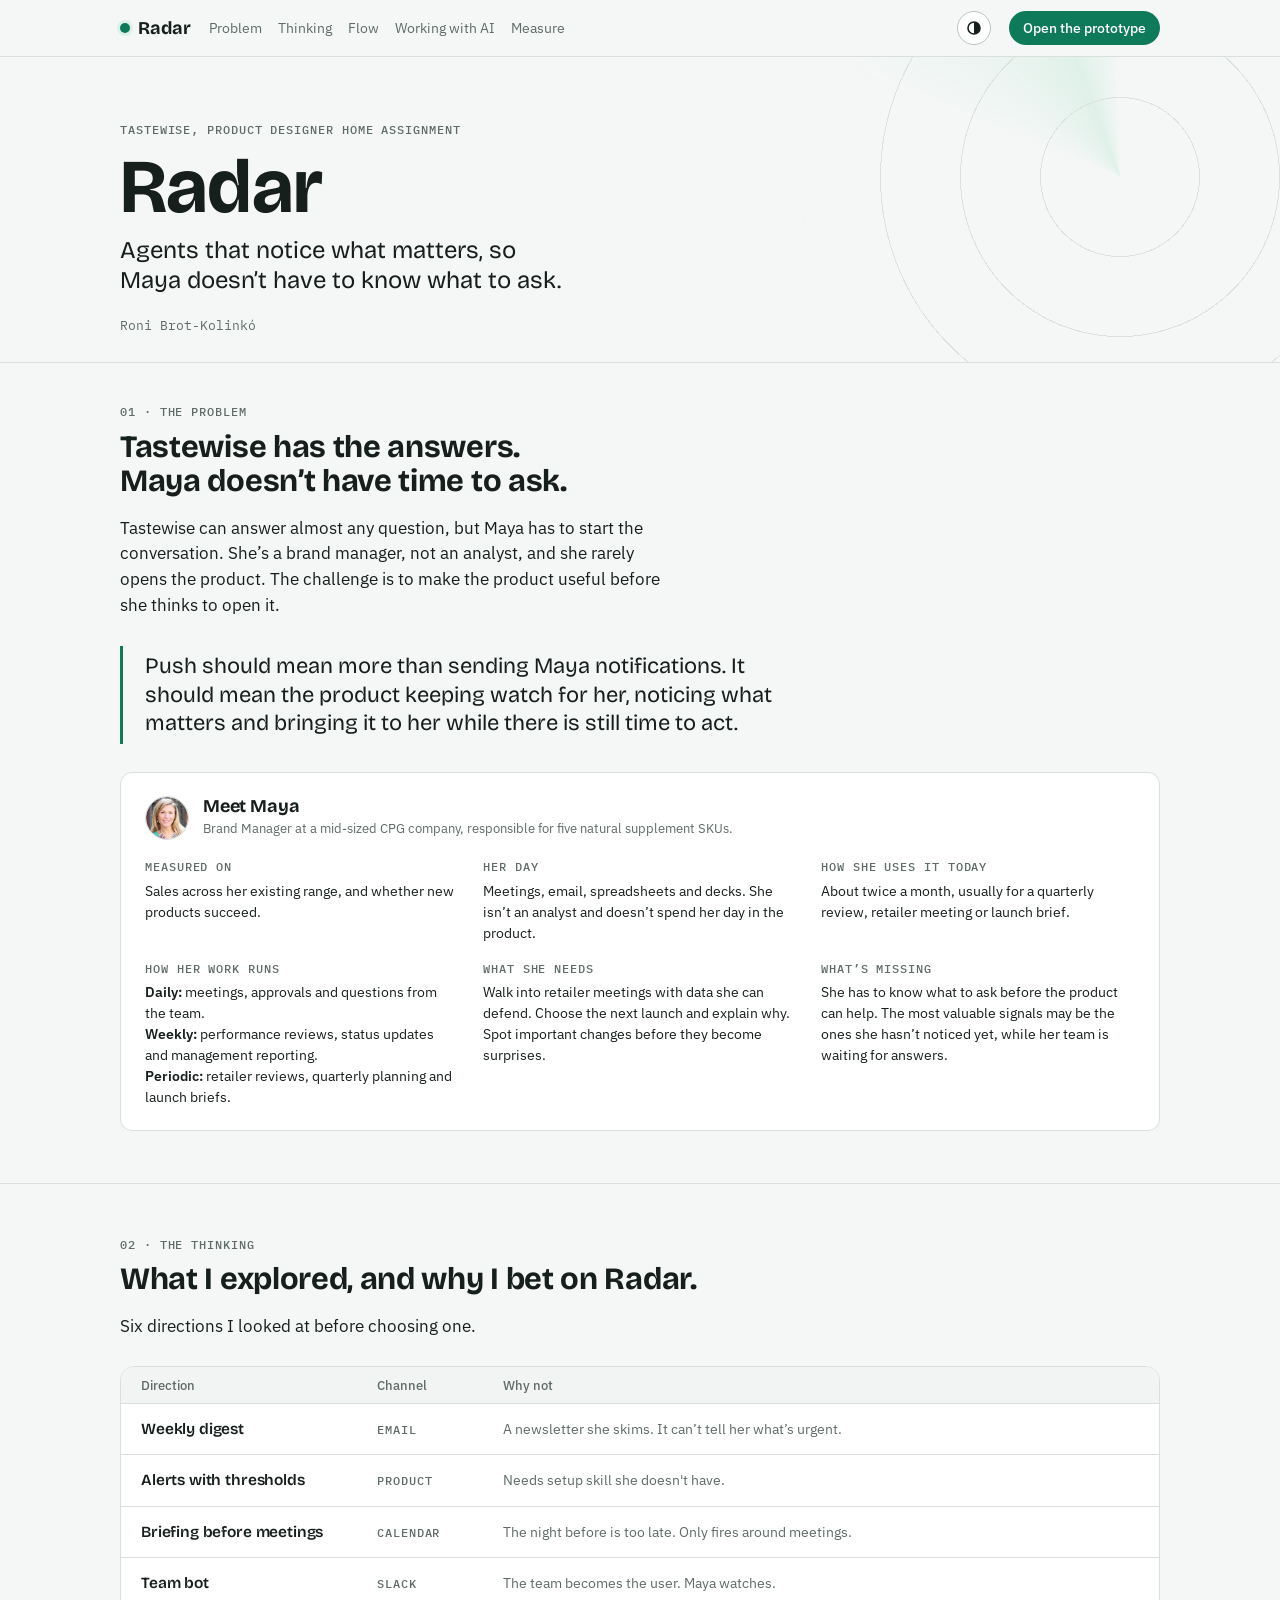
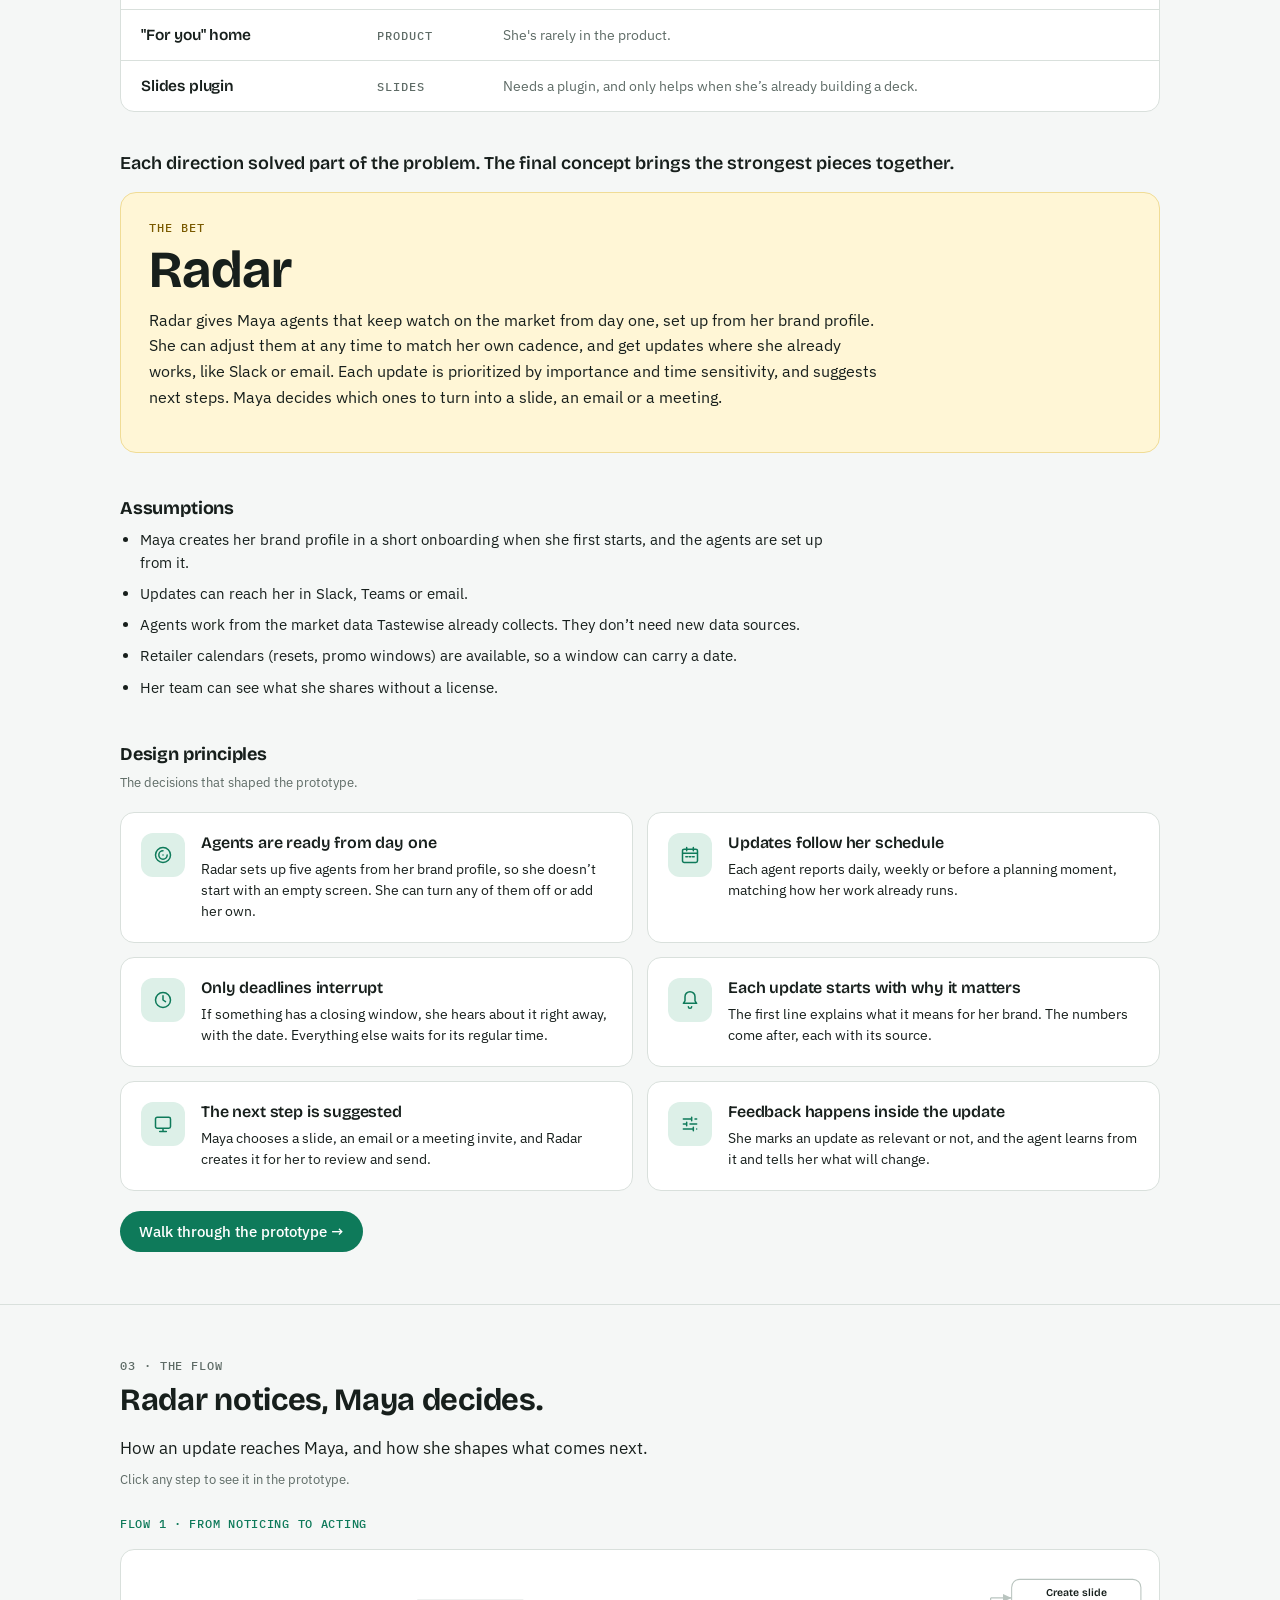
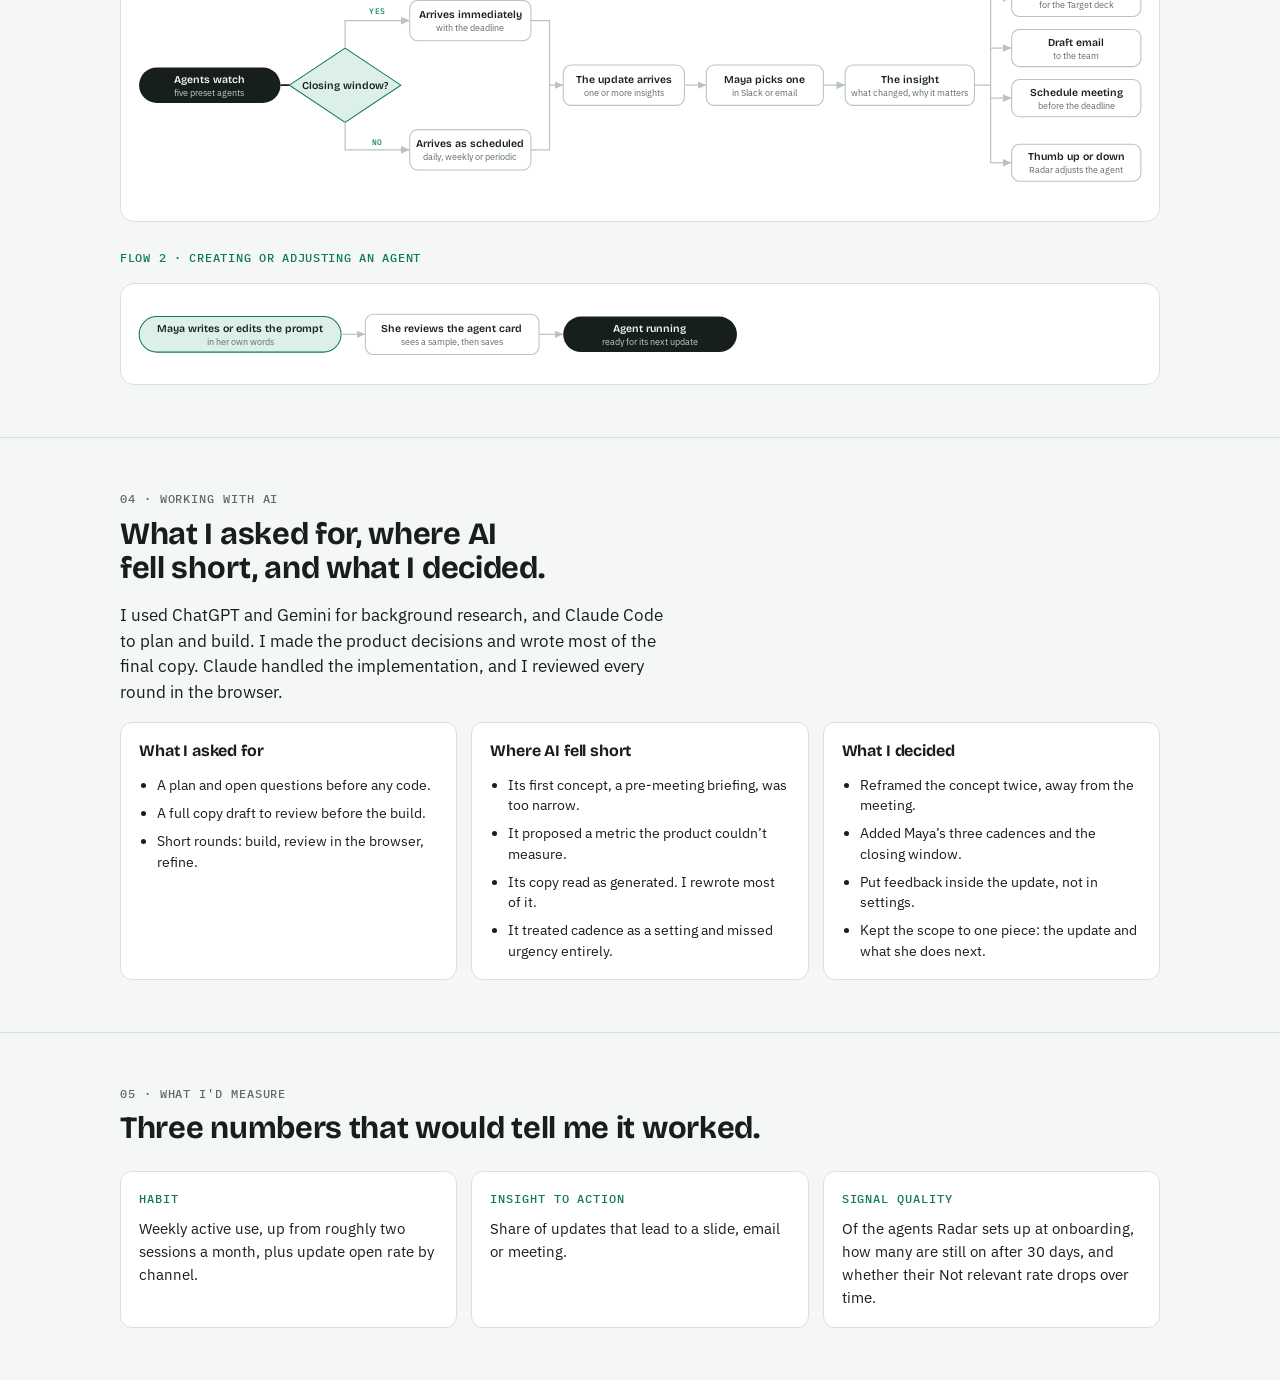
==== index.html @ be03f3b7 "Principle 6: the agent learns from feedback Co-Authored-By: Claude Opus 5.5 <noreply@anthropic.com>" ====
<!doctype html>
<html lang="en">
<head>
<meta charset="utf-8">
<meta name="viewport" content="width=device-width, initial-scale=1, viewport-fit=cover">
<title>Radar</title>
<meta name="description" content="A push concept for a market-intelligence platform: agents that notice for Maya, so she doesn't have to know the question. Tastewise product designer assignment by Roni Brot-Kolinkó.">
<script>
  try { var t = localStorage.getItem('radar-theme'); if (t === 'dark' || t === 'light') document.documentElement.setAttribute('data-theme', t); } catch (e) {}
</script>
<link rel="icon" href="favicon.svg" type="image/svg+xml">
<link rel="preconnect" href="https://fonts.googleapis.com">
<link rel="preconnect" href="https://fonts.gstatic.com" crossorigin>
<link rel="stylesheet" href="https://fonts.googleapis.com/css2?family=Bricolage+Grotesque:opsz,wght@12..96,400;12..96,600;12..96,700&family=IBM+Plex+Sans:wght@400;500;600&family=IBM+Plex+Mono:wght@400;500&display=swap">
<link rel="stylesheet" href="styles.css?v=202610052201">
</head>
<body class="page">

<nav class="nav" aria-label="Sections">
  <div class="wrap nav-in">
    <a class="wordmark" href="#top"><i></i>Radar</a>
    <div class="nav-links">
      <a href="#brief">Problem</a>
      <a href="#thinking">Thinking</a>
      <a href="#flow">Flow</a>
      <a href="#ai">Working with AI</a>
      <a href="#measure">Measure</a>
    </div>
    <span class="grow"></span>
    <button class="theme-btn" id="theme-btn" aria-label="Switch theme" title="Switch theme">
      <svg width="16" height="16" viewBox="0 0 16 16" fill="none" stroke="currentColor" stroke-width="1.6"><circle cx="8" cy="8" r="6"/><path d="M8 2a6 6 0 0 1 0 12z" fill="currentColor" stroke="none"/></svg>
    </button>
    <a class="btn btn-primary btn-sm" href="prototype.html" target="_blank" rel="noopener">Open the prototype</a>
  </div>
</nav>

<header class="cover" id="top">
  <div class="sweep" aria-hidden="true"></div>
  <div class="wrap">
    <div class="kicker">Tastewise, Product Designer home assignment</div>
    <h1>Radar</h1>
    <p class="sub">Agents that notice what matters, so Maya doesn&rsquo;t have to know what to ask.</p>
    <div class="meta"><span>Roni Brot-Kolinkó</span></div>
  </div>
</header>

<section class="section" id="brief">
  <div class="wrap">
    <div class="reading">
      <div class="kicker">01 &middot; The problem</div>
      <h2>Tastewise has the answers. Maya doesn&rsquo;t have time to ask.</h2>
      <p class="lede">Tastewise can answer almost any question, but Maya has to start the conversation. She&rsquo;s a brand manager, not an analyst, and she rarely opens the product. The challenge is to make the product useful before she thinks to open it.</p>
      <blockquote class="quote">Push should mean more than sending Maya notifications. It should mean the product keeping watch for her, noticing what matters and bringing it to her while there is still time to act.</blockquote>
    </div>
    <div class="persona">
      <div class="persona-id"><span class="avatar-lg"><img class="ava" src="assets/maya.jpg" alt="Maya" onerror="this.onerror=null;this.src='assets/maya.svg'"></span><div><h3>Meet Maya</h3><p class="hint" style="margin:0">Brand Manager at a mid-sized CPG company, responsible for five natural supplement SKUs.</p></div></div>
      <div class="persona-grid">
        <div><div class="kicker">Measured on</div><p>Sales across her existing range, and whether new products succeed.</p></div>
        <div><div class="kicker">Her day</div><p>Meetings, email, spreadsheets and decks. She isn&rsquo;t an analyst and doesn&rsquo;t spend her day in the product.</p></div>
        <div><div class="kicker">How she uses it today</div><p>About twice a month, usually for a quarterly review, retailer meeting or launch brief.</p></div>
        <div><div class="kicker">How her work runs</div><p><b>Daily:</b> meetings, approvals and questions from the team.<br><b>Weekly:</b> performance reviews, status updates and management reporting.<br><b>Periodic:</b> retailer reviews, quarterly planning and launch briefs.</p></div>
        <div><div class="kicker">What she needs</div><p>Walk into retailer meetings with data she can defend. Choose the next launch and explain why. Spot important changes before they become surprises.</p></div>
        <div><div class="kicker">What&rsquo;s missing</div><p>She has to know what to ask before the product can help. The most valuable signals may be the ones she hasn&rsquo;t noticed yet, while her team is waiting for answers.</p></div>
      </div>
    </div>
  </div>
</section>

<section class="section" id="thinking">
  <div class="wrap">
    <div class="section-head reading">
      <div class="kicker">02 &middot; The thinking</div>
      <h2>What I explored, and why I bet on Radar.</h2>
      <p class="lede">Six directions I looked at before choosing one.</p>
    </div>
    <div class="explored">
      <div class="thead"><span>Direction</span><span>Channel</span><span>Why not</span></div>
      <div><h4>Weekly digest</h4><span class="kicker">Email</span><span class="why">A newsletter she skims. It can&rsquo;t tell her what&rsquo;s urgent.</span></div>
      <div><h4>Alerts with thresholds</h4><span class="kicker">Product</span><span class="why">Needs setup skill she doesn't have.</span></div>
      <div><h4>Briefing before meetings</h4><span class="kicker">Calendar</span><span class="why">The night before is too late. Only fires around meetings.</span></div>
      <div><h4>Team bot</h4><span class="kicker">Slack</span><span class="why">The team becomes the user. Maya watches.</span></div>
      <div><h4>"For you" home</h4><span class="kicker">Product</span><span class="why">She's rarely in the product.</span></div>
      <div><h4>Slides plugin</h4><span class="kicker">Slides</span><span class="why">Needs a plugin, and only helps when she&rsquo;s already building a deck.</span></div>
    </div>

    <p class="bridge">Each direction solved part of the problem. The final concept brings the strongest pieces together.</p>
    <div class="betband">
      <div class="kicker">The bet</div>
      <h3 class="betname">Radar</h3>
      <p class="betline">Radar gives Maya agents that keep watch on the market from day one, set up from her brand profile. She can adjust them at any time to match her own cadence, and get updates where she already works, like Slack or email. Each update is prioritized by importance and time sensitivity, and suggests next steps. Maya decides which ones to turn into a slide, an email or a meeting.</p>
    </div>
    <div class="assume">
      <h3>Assumptions</h3>
        <ul class="list">
          <li>Maya creates her brand profile in a short onboarding when she first starts, and the agents are set up from it.</li>
          <li>Updates can reach her in Slack, Teams or email.</li>
          <li>Agents work from the market data Tastewise already collects. They don&rsquo;t need new data sources.</li>
          <li>Retailer calendars (resets, promo windows) are available, so a window can carry a date.</li>
          <li>Her team can see what she shares without a license.</li>
        </ul>
    </div>

    <div style="margin-top:44px">
      <h3>Design principles</h3>
      <p class="hint" style="margin:0">The decisions that shaped the prototype.</p>
      <div class="values">
        <div class="value"><div class="ib"><svg viewBox="0 0 24 24" fill="none" stroke="currentColor" stroke-width="1.8" stroke-linecap="round" stroke-linejoin="round" aria-hidden="true"><path d="M12 3a9 9 0 1 0 9 9M12 7a5 5 0 1 0 5 5M12 12h.01M21 12a9 9 0 0 0-9-9"/></svg></div><div><h4>Agents are ready from day one</h4><p>Radar sets up five agents from her brand profile, so she doesn&rsquo;t start with an empty screen. She can turn any of them off or add her own.</p></div></div>
        <div class="value"><div class="ib"><svg viewBox="0 0 24 24" fill="none" stroke="currentColor" stroke-width="1.8" stroke-linecap="round" stroke-linejoin="round" aria-hidden="true"><path d="M3 7a2 2 0 0 1 2-2h14a2 2 0 0 1 2 2v12a2 2 0 0 1-2 2H5a2 2 0 0 1-2-2zM3 10h18M8 3v4M16 3v4M7 14h2M11 14h2M15 14h2"/></svg></div><div><h4>Updates follow her schedule</h4><p>Each agent reports daily, weekly or before a planning moment, matching how her work already runs.</p></div></div>
        <div class="value"><div class="ib"><svg viewBox="0 0 24 24" fill="none" stroke="currentColor" stroke-width="1.8" stroke-linecap="round" stroke-linejoin="round" aria-hidden="true"><path d="M12 21a9 9 0 1 0 0-18 9 9 0 0 0 0 18zM12 7v5l3 2"/></svg></div><div><h4>Only deadlines interrupt</h4><p>If something has a closing window, she hears about it right away, with the date. Everything else waits for its regular time.</p></div></div>
        <div class="value"><div class="ib"><svg viewBox="0 0 24 24" fill="none" stroke="currentColor" stroke-width="1.8" stroke-linecap="round" stroke-linejoin="round" aria-hidden="true"><path d="M6 8a6 6 0 0 1 12 0v5l2 3H4l2-3zM10 20a2 2 0 0 0 4 0"/></svg></div><div><h4>Each update starts with why it matters</h4><p>The first line explains what it means for her brand. The numbers come after, each with its source.</p></div></div>
        <div class="value"><div class="ib"><svg viewBox="0 0 24 24" fill="none" stroke="currentColor" stroke-width="1.8" stroke-linecap="round" stroke-linejoin="round" aria-hidden="true"><path d="M3 6a2 2 0 0 1 2-2h14a2 2 0 0 1 2 2v9a2 2 0 0 1-2 2H5a2 2 0 0 1-2-2zM12 17v4M8 21h8"/></svg></div><div><h4>The next step is suggested</h4><p>Maya chooses a slide, an email or a meeting invite, and Radar creates it for her to review and send.</p></div></div>
        <div class="value"><div class="ib"><svg viewBox="0 0 24 24" fill="none" stroke="currentColor" stroke-width="1.8" stroke-linecap="round" stroke-linejoin="round" aria-hidden="true"><path d="M4 6h10M18 6h2M4 12h4M12 12h8M4 18h12M20 18h.01M14 4v4M8 10v4M16 16v4"/></svg></div><div><h4>Feedback happens inside the update</h4><p>She marks an update as relevant or not, and the agent learns from it and tells her what will change.</p></div></div>
      </div>
      <div class="values-cta"><a class="btn btn-primary" href="prototype.html#step-1" target="_blank" rel="noopener noreferrer">Walk through the prototype &rarr;</a></div>
    </div>
  </div>
</section>


<section class="section" id="flow">
  <div class="wrap">
    <div class="section-head reading">
      <div class="kicker">03 &middot; The flow</div>
      <h2>Radar notices, Maya decides.</h2>
      <p class="lede">How an update reaches Maya, and how she shapes what comes next.</p>
      <p class="hint" style="margin:-8px 0 0">Click any step to see it in the prototype.</p>
    </div>
    <div class="flow">
      <div class="ftitle">Flow 1 &middot; From noticing to acting</div>
      <div class="fchart"><svg viewBox="0 0 1260 300" role="img" aria-label="Flow 1: agents watch; if a window is closing the update arrives immediately with the deadline, otherwise it arrives as scheduled; the update arrives with one or more insights; Maya picks one in Slack or email; the insight; she creates a slide, drafts an email or schedules a meeting, or gives a thumb up or down and Radar adjusts the agent."><defs><marker id="fa1" viewBox="0 0 10 10" refX="9" refY="5" markerWidth="8" markerHeight="8" orient="auto"><path d="M0 1L9 5 0 9z"/></marker></defs><a href="prototype.html?from=flow#step-6-agents" target="_blank" rel="noopener"><rect class="fnp" x="10" y="128" width="175" height="44" rx="22"/><text class="fnt light" x="97" y="147" text-anchor="middle">Agents watch</text><text class="fns light" x="97" y="163" text-anchor="middle">five preset agents</text></a><path class="fe dark" d="M185 150 H196"/><a href="prototype.html?from=flow#step-6-agents" target="_blank" rel="noopener"><polygon class="fnd" points="196,150 265,104 334,150 265,196"/><text class="fnt" x="265" y="155" text-anchor="middle">Closing window?</text></a><path class="fe" d="M265 104 V70 H345" marker-end="url(#fa1)"/><text class="fel" x="305" y="62" text-anchor="middle">yes</text><a href="prototype.html?from=flow#step-2" target="_blank" rel="noopener"><rect class="fnr" x="345" y="45" width="150" height="50" rx="10"/><text class="fnt" x="420" y="67" text-anchor="middle">Arrives immediately</text><text class="fns" x="420" y="83" text-anchor="middle">with the deadline</text></a><path class="fe" d="M265 196 V230 H345" marker-end="url(#fa1)"/><text class="fel" x="305" y="224" text-anchor="middle">no</text><a href="prototype.html?from=flow#step-6-agents" target="_blank" rel="noopener"><rect class="fnr" x="345" y="205" width="150" height="50" rx="10"/><text class="fnt" x="420" y="227" text-anchor="middle">Arrives as scheduled</text><text class="fns" x="420" y="243" text-anchor="middle">daily, weekly or periodic</text></a><path class="fe" d="M495 70 H518 V150 H535" marker-end="url(#fa1)"/><path class="fe" d="M495 230 H518 V150"/><a href="prototype.html?from=flow#step-2" target="_blank" rel="noopener"><rect class="fnr" x="535" y="125" width="150" height="50" rx="10"/><text class="fnt" x="610" y="147" text-anchor="middle">The update arrives</text><text class="fns" x="610" y="163" text-anchor="middle">one or more insights</text></a><path class="fe" d="M685 150 H712" marker-end="url(#fa1)"/><a href="prototype.html?from=flow#step-3" target="_blank" rel="noopener"><rect class="fnr" x="712" y="125" width="145" height="50" rx="10"/><text class="fnt" x="784" y="147" text-anchor="middle">Maya picks one</text><text class="fns" x="784" y="163" text-anchor="middle">in Slack or email</text></a><path class="fe" d="M857 150 H884" marker-end="url(#fa1)"/><a href="prototype.html?from=flow#step-3" target="_blank" rel="noopener"><rect class="fnr" x="884" y="125" width="160" height="50" rx="10"/><text class="fnt" x="964" y="147" text-anchor="middle">The insight</text><text class="fns" x="964" y="163" text-anchor="middle">what changed, why it matters</text></a><path class="fe" d="M1044 150 H1064"/><path class="fe" d="M1064 42 V246"/><path class="fe" d="M1064 42 H1090" marker-end="url(#fa1)"/><path class="fe" d="M1064 104 H1090" marker-end="url(#fa1)"/><path class="fe" d="M1064 166 H1090" marker-end="url(#fa1)"/><path class="fe" d="M1064 246 H1090" marker-end="url(#fa1)"/><a href="prototype.html?from=flow#step-4" target="_blank" rel="noopener"><rect class="fnr" x="1090" y="19" width="160" height="46" rx="10"/><text class="fnt" x="1170" y="39" text-anchor="middle">Create slide</text><text class="fns" x="1170" y="55" text-anchor="middle">for the Target deck</text></a><a href="prototype.html?from=flow#step-4" target="_blank" rel="noopener"><rect class="fnr" x="1090" y="81" width="160" height="46" rx="10"/><text class="fnt" x="1170" y="101" text-anchor="middle">Draft email</text><text class="fns" x="1170" y="117" text-anchor="middle">to the team</text></a><a href="prototype.html?from=flow#step-4" target="_blank" rel="noopener"><rect class="fnr" x="1090" y="143" width="160" height="46" rx="10"/><text class="fnt" x="1170" y="163" text-anchor="middle">Schedule meeting</text><text class="fns" x="1170" y="179" text-anchor="middle">before the deadline</text></a><a href="prototype.html?from=flow#step-3" target="_blank" rel="noopener"><rect class="fnr" x="1090" y="223" width="160" height="46" rx="10"/><text class="fnt" x="1170" y="243" text-anchor="middle">Thumb up or down</text><text class="fns" x="1170" y="259" text-anchor="middle">Radar adjusts the agent</text></a></svg></div>
      <div class="ftitle">Flow 2 &middot; Creating or adjusting an agent</div>
      <div class="fchart"><svg viewBox="0 0 1260 90" role="img" aria-label="Flow 2: Maya writes or edits the prompt in her own words; she reviews the agent card, sees a sample, then saves; the agent is running, ready for its next update."><defs><marker id="fa2" viewBox="0 0 10 10" refX="9" refY="5" markerWidth="8" markerHeight="8" orient="auto"><path d="M0 1L9 5 0 9z"/></marker></defs><a href="prototype.html?from=flow#step-7" target="_blank" rel="noopener"><rect class="fnd" x="10" y="23" width="250" height="44" rx="22"/><text class="fnt" x="135" y="42" text-anchor="middle">Maya writes or edits the prompt</text><text class="fns" x="135" y="58" text-anchor="middle">in her own words</text></a><path class="fe" d="M260 45 H290" marker-end="url(#fa2)"/><a href="prototype.html?from=flow#step-5" target="_blank" rel="noopener"><rect class="fnr" x="290" y="20" width="215" height="50" rx="10"/><text class="fnt" x="397" y="42" text-anchor="middle">She reviews the agent card</text><text class="fns" x="397" y="58" text-anchor="middle">sees a sample, then saves</text></a><path class="fe" d="M505 45 H535" marker-end="url(#fa2)"/><a href="prototype.html?from=flow#step-6-agents" target="_blank" rel="noopener"><rect class="fnp" x="535" y="23" width="215" height="44" rx="22"/><text class="fnt light" x="642" y="42" text-anchor="middle">Agent running</text><text class="fns light" x="642" y="58" text-anchor="middle">ready for its next update</text></a></svg></div>
    </div>
  </div>
</section>

<section class="section" id="ai">
  <div class="wrap">
    <div class="reading">
      <div class="kicker">04 &middot; Working with AI</div>
      <h2>What I asked for, where AI fell short, and what I decided.</h2>
      <p class="lede">I used ChatGPT and Gemini for background research, and Claude Code to plan and build. I made the product decisions and wrote most of the final copy. Claude handled the implementation, and I reviewed every round in the browser.</p>
    </div>
    <div class="cards ai-cards">
      <div class="card">
        <h3>What I asked for</h3>
        <ul class="list">
          <li>A plan and open questions before any code.</li>
          <li>A full copy draft to review before the build.</li>
          <li>Short rounds: build, review in the browser, refine.</li>
        </ul>
      </div>
      <div class="card">
        <h3>Where AI fell short</h3>
        <ul class="list">
          <li>Its first concept, a pre-meeting briefing, was too narrow.</li>
          <li>It proposed a metric the product couldn&rsquo;t measure.</li>
          <li>Its copy read as generated. I rewrote most of it.</li>
          <li>It treated cadence as a setting and missed urgency entirely.</li>
        </ul>
      </div>
      <div class="card">
        <h3>What I decided</h3>
        <ul class="list">
          <li>Reframed the concept twice, away from the meeting.</li>
          <li>Added Maya&rsquo;s three cadences and the closing window.</li>
          <li>Put feedback inside the update, not in settings.</li>
          <li>Kept the scope to one piece: the update and what she does next.</li>
        </ul>
      </div>
    </div>
  </div>
</section>


<section class="section" id="measure">
  <div class="wrap">
    <div class="section-head reading">
      <div class="kicker">05 &middot; What I'd measure</div>
      <h2>Three numbers that would tell me it worked.</h2>
    </div>
    <div class="metrics">
      <div class="metric"><div class="kicker">Habit</div>Weekly active use, up from roughly two sessions a month, plus update open rate by channel.</div>
      <div class="metric"><div class="kicker">Insight to action</div>Share of updates that lead to a slide, email or meeting.</div>
      <div class="metric"><div class="kicker">Signal quality</div>Of the agents Radar sets up at onboarding, how many are still on after 30 days, and whether their Not relevant rate drops over time.</div>
    </div>
  </div>
</section>

<script>
  (function () {
    var root = document.documentElement;
    var btn = document.getElementById('theme-btn');
    btn.addEventListener('click', function () {
      var dark = root.getAttribute('data-theme') === 'dark' ||
        (!root.getAttribute('data-theme') && window.matchMedia('(prefers-color-scheme: dark)').matches);
      var next = dark ? 'light' : 'dark';
      root.setAttribute('data-theme', next);
      try { localStorage.setItem('radar-theme', next); } catch (e) {}
    });
  })();
</script>
</body>
</html>
---- styles.css ----
/* Radar: page and prototype styles. Tokens first, components after. */

:root {
  color-scheme: light;
  --bg: #F5F7F6;
  --surface: #FFFFFF;
  --surface-2: #EEF2F0;
  --surface-3: #E4EAE7;
  --ink: #171F1C;
  --muted: #5E6B66;
  --line: #D9E0DC;
  --line-strong: #B9C4BF;
  --accent: #0E7A5A;
  --accent-ink: #FFFFFF;
  --accent-soft: #DDF0E8;
  --warn: #A8690F;
  --warn-soft: #F6EBD6;
  --risk: #B8431F;
  --risk-soft: #F8E3DB;
  --info: #2F5FA8;
  --info-soft: #E1EAF8;
  --shadow-lg: 0 2px 4px rgba(23, 31, 28, .06), 0 24px 48px rgba(23, 31, 28, .14);
  --chrome: #1E2724;
  --chrome-ink: #DCE4E0;
  --shadow: 0 1px 2px rgba(23, 31, 28, .06), 0 10px 28px rgba(23, 31, 28, .08);
  --radius: 12px;
  --radius-sm: 8px;
  --font-display: "Bricolage Grotesque", "Helvetica Neue", Arial, sans-serif;
  --font-body: "IBM Plex Sans", "Helvetica Neue", Arial, sans-serif;
  --font-mono: "IBM Plex Mono", ui-monospace, SFMono-Regular, Menlo, monospace;
}

@media (prefers-color-scheme: dark) {
  :root:not([data-theme="light"]) {
    color-scheme: dark;
    --bg: #0F1412;
    --surface: #171D1A;
    --surface-2: #1F2724;
    --surface-3: #283230;
    --ink: #E6ECE9;
    --muted: #9AA6A0;
    --line: #28322D;
    --line-strong: #3B4741;
    --accent: #45C795;
    --accent-ink: #0B1A14;
    --accent-soft: #173A2E;
    --warn: #E0A23A;
    --warn-soft: #3A2C12;
    --risk: #F07A55;
    --risk-soft: #3F1F16;
    --info: #7FA6E8;
    --info-soft: #1B2A44;
    --shadow-lg: 0 2px 4px rgba(0, 0, 0, .4), 0 24px 48px rgba(0, 0, 0, .5);
    --chrome: #0B0F0E;
    --chrome-ink: #C9D2CD;
    --shadow: 0 1px 2px rgba(0, 0, 0, .4), 0 10px 28px rgba(0, 0, 0, .35);
  }
}
:root[data-theme="dark"] {
  color-scheme: dark;
  --bg: #0F1412;
  --surface: #171D1A;
  --surface-2: #1F2724;
  --surface-3: #283230;
  --ink: #E6ECE9;
  --muted: #9AA6A0;
  --line: #28322D;
  --line-strong: #3B4741;
  --accent: #45C795;
  --accent-ink: #0B1A14;
  --accent-soft: #173A2E;
  --warn: #E0A23A;
  --warn-soft: #3A2C12;
  --risk: #F07A55;
  --risk-soft: #3F1F16;
  --info: #7FA6E8;
  --info-soft: #1B2A44;
  --shadow-lg: 0 2px 4px rgba(0, 0, 0, .4), 0 24px 48px rgba(0, 0, 0, .5);
  --chrome: #0B0F0E;
  --chrome-ink: #C9D2CD;
  --shadow: 0 1px 2px rgba(0, 0, 0, .4), 0 10px 28px rgba(0, 0, 0, .35);
}

/* Base */
* { box-sizing: border-box; }
html { scroll-behavior: smooth; }
body {
  margin: 0;
  background: var(--bg);
  color: var(--ink);
  font-family: var(--font-body);
  font-size: 16px;
  line-height: 1.6;
  -webkit-font-smoothing: antialiased;
}
a { color: var(--accent); }
img, svg { max-width: 100%; }
:focus-visible { outline: 2px solid var(--accent); outline-offset: 2px; }
.wrap { max-width: 1080px; margin: 0 auto; padding-inline: 20px; }
.reading { max-width: 720px; }
.grow { flex: 1; }
.hint { font-size: 13px; color: var(--muted); }
.ic { width: 16px; height: 16px; flex: none; }

h1, h2, h3, h4 {
  font-family: var(--font-display);
  text-wrap: balance;
  letter-spacing: -0.01em;
  margin: 0;
}
h1 { font-size: clamp(56px, 9vw, 104px); line-height: .92; font-weight: 700; }
h2 { font-size: clamp(28px, 4vw, 38px); line-height: 1.1; margin: 10px 0 22px; }
h3 { font-size: 21px; line-height: 1.25; margin: 0 0 8px; }
p { margin: 0 0 1em; }
.kicker {
  font-family: var(--font-mono);
  font-size: 12px;
  font-weight: 500;
  letter-spacing: .08em;
  text-transform: uppercase;
  color: var(--muted);
}
.lede { font-size: 19px; line-height: 1.55; max-width: 34em; }
.quote {
  border-left: 3px solid var(--accent);
  padding: 6px 22px;
  margin: 28px 0;
  font-family: var(--font-display);
  font-size: clamp(20px, 2.6vw, 26px);
  line-height: 1.3;
  text-wrap: balance;
}
.quote small { display: block; font: 13px var(--font-mono); color: var(--muted); margin-top: 8px; }

/* Buttons */
.btn {
  display: inline-flex;
  align-items: center;
  gap: 6px;
  border: 1px solid transparent;
  border-radius: 999px;
  padding: 10px 18px;
  font: 500 15px var(--font-body);
  color: var(--ink);
  background: var(--surface);
  cursor: pointer;
  text-decoration: none;
  transition: transform .12s ease, background .12s ease;
  white-space: nowrap;
}
.btn:hover { transform: translateY(-1px); }
.btn-primary { background: var(--accent); color: var(--accent-ink); }
.btn-ghost { border-color: var(--line-strong); background: var(--surface); }
.btn-quiet { background: transparent; color: var(--muted); }
.btn-sm { padding: 7px 13px; font-size: 13.5px; }
.btn .ic { width: 15px; height: 15px; }
.btn[disabled] { opacity: .45; cursor: default; transform: none; }

/* Nav */
.nav {
  position: sticky;
  top: 0;
  z-index: 20;
  background: color-mix(in srgb, var(--bg) 86%, transparent);
  backdrop-filter: blur(10px);
  -webkit-backdrop-filter: blur(10px);
  border-bottom: 1px solid var(--line);
}
.nav-in { display: flex; align-items: center; gap: 18px; height: 56px; }
.wordmark { font: 700 18px var(--font-display); color: var(--ink); text-decoration: none; display: inline-flex; align-items: center; gap: 8px; }
.wordmark i { width: 10px; height: 10px; border-radius: 50%; background: var(--accent); display: inline-block; box-shadow: 0 0 0 3px var(--accent-soft); }
.nav-links { display: flex; gap: 16px; font-size: 14px; }
.nav-links a { color: var(--muted); text-decoration: none; }
.nav-links a:hover { color: var(--ink); }
.theme-btn { border: 1px solid var(--line-strong); background: var(--surface); border-radius: 999px; width: 34px; height: 34px; display: grid; place-items: center; cursor: pointer; color: var(--ink); }
@media (max-width: 760px) { .nav-links { display: none; } }

/* Cover */
.cover { position: relative; overflow: hidden; padding-block: 80px 56px; }
.cover .wrap { position: relative; }
.sweep {
  position: absolute;
  right: -160px;
  top: -200px;
  width: 640px;
  height: 640px;
  border-radius: 50%;
  background:
    repeating-radial-gradient(circle at center, transparent 0 79px, var(--line) 79px 80px),
    conic-gradient(from 0deg, transparent 0 290deg, var(--accent-soft) 340deg, transparent 360deg);
  opacity: .9;
  animation: sweep 18s linear infinite;
  pointer-events: none;
  -webkit-mask-image: radial-gradient(circle, #000 55%, transparent 72%);
  mask-image: radial-gradient(circle, #000 55%, transparent 72%);
}
@keyframes sweep { to { transform: rotate(360deg); } }
.cover h1 { margin: 14px 0 12px; }
.cover .sub { font-family: var(--font-display); font-size: clamp(22px, 3vw, 30px); line-height: 1.25; max-width: 20em; text-wrap: balance; margin: 0 0 22px; }
.meta { font: 13px var(--font-mono); color: var(--muted); display: flex; gap: 14px; flex-wrap: wrap; margin-bottom: 28px; }
.meta span + span::before { content: "/"; margin-right: 14px; color: var(--line-strong); }
.cover .btns { display: flex; gap: 10px; flex-wrap: wrap; }

/* Sections */
.section { padding-block: 60px; border-top: 1px solid var(--line); }
.section-head { margin-bottom: 26px; }
.cards { display: grid; grid-template-columns: repeat(auto-fill, minmax(230px, 1fr)); gap: 14px; }
.card { background: var(--surface); border: 1px solid var(--line); border-radius: var(--radius); padding: 18px; display: flex; flex-direction: column; gap: 6px; }
.card h3 { font-size: 18px; }
.card .why { color: var(--muted); font-size: 14px; margin: 0; }
.card .why b { color: var(--ink); font-weight: 500; }
.card.bet { border-color: var(--accent); background: var(--accent-soft); }
.list { padding-left: 20px; margin: 0; display: grid; gap: 8px; }
.two-col { display: grid; grid-template-columns: 1fr 1fr; gap: 40px; align-items: start; }
@media (max-width: 820px) { .two-col { grid-template-columns: 1fr; gap: 24px; } }

.table-wrap { overflow-x: auto; border: 1px solid var(--line); border-radius: var(--radius); background: var(--surface); }
.table { width: 100%; border-collapse: collapse; font-size: 14.5px; min-width: 640px; }
.table th, .table td { padding: 12px 14px; text-align: left; vertical-align: top; border-top: 1px solid var(--line); }
.table thead th { border-top: 0; font: 500 12px var(--font-mono); letter-spacing: .06em; text-transform: uppercase; color: var(--muted); }
.table td.n { font: 500 13px var(--font-mono); color: var(--muted); white-space: nowrap; }
.table td b { font-weight: 600; }
.see { font: 500 13px var(--font-mono); color: var(--accent); text-decoration: none; white-space: nowrap; }
.see:hover { text-decoration: underline; }

.qa { display: grid; gap: 20px; margin: 0; }
.qa dt { font: 600 19px/1.3 var(--font-display); }
.qa dd { margin: 6px 0 0; max-width: 40em; }

.metrics { display: grid; grid-template-columns: repeat(auto-fit, minmax(220px, 1fr)); gap: 14px; }
.metric { background: var(--surface); border: 1px solid var(--line); border-radius: var(--radius); padding: 18px; }
.metric .kicker { margin-bottom: 8px; color: var(--accent); }

.placeholder { border: 1px dashed var(--line-strong); border-radius: var(--radius); padding: 18px; color: var(--muted); font-size: 14px; }
.footer { padding-block: 36px 60px; border-top: 1px solid var(--line); font-size: 13.5px; color: var(--muted); }
.footer a { color: var(--muted); }

/* ============ Prototype shell ============ */
.proto { position: relative; background: var(--surface); border: 1px solid var(--line); border-radius: 16px; box-shadow: var(--shadow); overflow: hidden; outline: none; }
.proto.full { border: 0; border-radius: 0; box-shadow: none; min-height: 100vh; display: flex; flex-direction: column; }
.proto.full .proto-body { flex: 1; }
.proto-head { display: flex; align-items: center; gap: 12px; padding: 10px 16px; border-bottom: 1px solid var(--line); flex-wrap: wrap; }
.proto-brand { font: 700 15px var(--font-display); display: inline-flex; align-items: center; gap: 8px; }
.proto-brand i { width: 8px; height: 8px; border-radius: 50%; background: var(--accent); display: inline-block; }
.proto-step { font: 13px var(--font-mono); color: var(--muted); }
.switch { display: inline-flex; align-items: center; gap: 6px; font-size: 13.5px; color: var(--muted); cursor: pointer; }
.switch input { accent-color: var(--accent); }
.prog { display: grid; grid-template-columns: repeat(7, 1fr); gap: 3px; padding: 10px 16px 0; }
.prog i { height: 3px; border-radius: 2px; background: var(--line); display: block; }
.prog i.done { background: var(--accent); opacity: .45; }
.prog i.now { background: var(--accent); }
.ctx { display: flex; gap: 18px; align-items: center; flex-wrap: wrap; padding: 8px 16px; background: var(--surface-2); border-bottom: 1px solid var(--line); font-size: 13px; color: var(--muted); }
.ctx span { display: inline-flex; align-items: center; gap: 6px; }
.ctx b { color: var(--ink); font-weight: 500; }
.ctx .ic { width: 14px; height: 14px; color: var(--accent); }
.proto-body { display: grid; grid-template-columns: 1fr 250px; min-height: 600px; }
.stage { position: relative; padding: 24px; background: var(--surface-3); display: flex; align-items: flex-start; justify-content: center; overflow: auto; }
.rail { border-left: 1px solid var(--line); padding: 16px; display: flex; flex-direction: column; gap: 16px; background: var(--surface); }
.steps { list-style: none; margin: 0; padding: 0; display: grid; gap: 2px; }
.steps button { width: 100%; text-align: left; border: 0; background: transparent; padding: 7px 10px; border-radius: var(--radius-sm); font: 14px/1.3 var(--font-body); color: var(--muted); cursor: pointer; display: grid; grid-template-columns: 18px 1fr; gap: 1px 8px; align-items: baseline; }
.steps button .k { font: 500 12px var(--font-mono); }
.steps button .d { grid-column: 2; font-size: 11.5px; color: var(--muted); opacity: .8; }
.steps button:hover { background: var(--surface-2); color: var(--ink); }
.steps button[aria-current="step"] { background: var(--accent-soft); color: var(--ink); font-weight: 500; }
.steps button[aria-current="step"] .k { color: var(--accent); }
.notes { background: var(--accent-soft); border-radius: var(--radius-sm); padding: 12px 14px; font-size: 13.5px; line-height: 1.5; }
.notes h4 { font: 500 12px var(--font-mono); letter-spacing: .06em; text-transform: uppercase; color: var(--accent); margin: 0 0 6px; }
.notes p { margin: 0 0 6px; }
.notes p:last-child { margin: 0; }
.proto-foot { display: flex; justify-content: space-between; align-items: center; gap: 12px; padding: 10px 16px; border-top: 1px solid var(--line); }
.proto-cap { font: 13px var(--font-mono); color: var(--muted); text-align: center; }
@media (max-width: 860px) {
  .proto-body { grid-template-columns: 1fr; }
  .rail { border-left: 0; border-top: 1px solid var(--line); }
  .stage { padding: 14px; }
}
.toast { position: absolute; left: 50%; bottom: 18px; transform: translateX(-50%); background: var(--ink); color: var(--bg); padding: 10px 16px; border-radius: 999px; font-size: 13.5px; box-shadow: var(--shadow); animation: rise .22s ease; z-index: 5; max-width: calc(100% - 32px); text-align: center; }
@keyframes rise { from { opacity: 0; transform: translate(-50%, 6px); } }

/* Shared small components */
.pill { display: inline-flex; align-items: center; gap: 5px; font: 500 12px var(--font-mono); padding: 3px 9px; border-radius: 999px; background: var(--accent-soft); color: var(--accent); white-space: nowrap; }
.pill.risk { background: var(--risk-soft); color: var(--risk); }
.pill.warn { background: var(--warn-soft); color: var(--warn); }
.pill.info { background: var(--info-soft); color: var(--info); }
.pill.neutral { background: var(--surface-2); color: var(--muted); }
.pill .ic { width: 12px; height: 12px; }
.btns { display: flex; gap: 8px; flex-wrap: wrap; }
.chips { display: flex; flex-wrap: wrap; gap: 8px; }
.chip { border: 1px solid var(--line-strong); background: var(--surface); border-radius: 999px; padding: 6px 12px; font: 13.5px var(--font-body); cursor: pointer; color: var(--ink); }
.chip[aria-pressed="true"] { background: var(--ink); color: var(--bg); border-color: var(--ink); }
.toggle { width: 38px; height: 22px; border-radius: 999px; background: var(--line-strong); position: relative; border: 0; cursor: pointer; flex: none; padding: 0; }
.toggle::after { content: ""; position: absolute; top: 3px; left: 3px; width: 16px; height: 16px; border-radius: 50%; background: #fff; transition: left .15s ease; }
.toggle[aria-checked="true"] { background: var(--accent); }
.toggle[aria-checked="true"]::after { left: 19px; }
.seg { display: inline-flex; flex-wrap: wrap; gap: 3px; border: 1px solid var(--line-strong); border-radius: 999px; padding: 2px; background: var(--surface); }
.seg button { border: 0; background: transparent; padding: 4px 11px; border-radius: 999px; font: 500 12.5px var(--font-body); color: var(--muted); cursor: pointer; }
.seg button[aria-pressed="true"] { background: var(--ink); color: var(--bg); }
.tags { display: flex; flex-wrap: wrap; gap: 6px; }
.tag { display: inline-flex; align-items: center; gap: 6px; background: var(--surface-2); border-radius: 999px; padding: 4px 10px; font-size: 13px; }
.tag button { border: 0; background: transparent; color: var(--muted); cursor: pointer; padding: 0; font-size: 15px; line-height: 1; }
.tag.add { background: transparent; border: 1px dashed var(--line-strong); color: var(--muted); cursor: pointer; }
.src { display: block; font: 12px var(--font-mono); color: var(--muted); margin-top: 4px; }

/* ============ Scene ============ */
.scene { width: 100%; max-width: 720px; background: var(--surface); border: 1px solid var(--line); border-radius: 14px; box-shadow: var(--shadow); overflow: hidden; }
.scene-top { padding: 22px 26px 18px; border-bottom: 1px solid var(--line); display: flex; gap: 16px; align-items: flex-start; flex-wrap: wrap; }
.scene-top .who { display: flex; gap: 12px; align-items: center; }
.avatar-lg { width: 44px; height: 44px; border-radius: 50%; background: var(--surface-3); color: var(--ink); display: grid; place-items: center; font: 600 16px var(--font-display); border: 1px solid var(--line); flex: none; }
.scene h4 { font-size: 26px; line-height: 1.1; margin: 2px 0 4px; }
.scene .role { font-size: 13.5px; color: var(--muted); margin: 0; }
.scene .clock { margin-left: auto; text-align: right; font: 600 30px/1 var(--font-display); letter-spacing: -.02em; }
.scene .clock small { display: block; font: 12px var(--font-mono); color: var(--muted); margin-top: 6px; font-weight: 400; }
.scene-body { padding: 18px 26px 24px; }
.scene-body > p { font-size: 14.5px; margin: 0 0 14px; }
.rhythms { display: grid; grid-template-columns: repeat(3, 1fr); gap: 10px; margin: 0 0 20px; }
@media (max-width: 640px) { .rhythms { grid-template-columns: 1fr; } }
.rh { background: var(--surface-2); border-radius: 10px; padding: 12px 14px; }
.rh .k { display: flex; align-items: center; gap: 6px; font: 500 11.5px var(--font-mono); text-transform: uppercase; letter-spacing: .06em; color: var(--accent); margin-bottom: 8px; }
.rh .k .ic { width: 13px; height: 13px; }
.rh ul { list-style: none; margin: 0; padding: 0; font-size: 13px; line-height: 1.4; display: grid; gap: 5px; }
.rh .t { font: 12px var(--font-mono); color: var(--muted); margin-right: 6px; }
.rh .hl { color: var(--warn); font-weight: 500; }

/* ============ The moment: phone, Slack, email ============ */
.moment { display: grid; grid-template-columns: 190px 1fr; gap: 22px; width: 100%; max-width: 1000px; align-items: start; }
@media (max-width: 760px) { .moment { grid-template-columns: 1fr; justify-items: center; } .moment > div { width: 100%; } }
.phone { width: 190px; aspect-ratio: 9 / 18.5; background: linear-gradient(160deg, #1B2B3A, #0B1418 60%, #12261F); color: #F4F7F5; border-radius: 30px; border: 6px solid #1F2523; padding: 12px 10px; box-shadow: var(--shadow-lg); position: relative; }
.phone .notch { width: 56px; height: 15px; background: #1F2523; border-radius: 10px; margin: 0 auto; }
.phone .clock { text-align: center; margin-top: 22px; font: 600 40px/1 var(--font-display); letter-spacing: -.02em; }
.phone .date { text-align: center; font-size: 11px; opacity: .75; margin-top: 4px; }
.notif { margin-top: 22px; background: rgba(255, 255, 255, .18); backdrop-filter: blur(8px); border-radius: 14px; padding: 9px 10px; font-size: 10.5px; line-height: 1.35; display: grid; grid-template-columns: 24px 1fr; gap: 8px; }
.notif .appic { width: 24px; height: 24px; border-radius: 6px; background: #4A154B; display: grid; place-items: center; font: 700 12px var(--font-display); color: #fff; }
.notif .appic.mail { background: #fff; color: #EA4335; }
.notif .nm { display: flex; justify-content: space-between; font-size: 9.5px; opacity: .8; margin-bottom: 2px; }
.notif b { display: block; margin-bottom: 1px; }
.moment-top { display: flex; align-items: center; gap: 12px; flex-wrap: wrap; margin-bottom: 12px; }
.channel-toggle { display: inline-flex; border: 1px solid var(--line-strong); border-radius: 999px; padding: 2px; background: var(--surface); }
.channel-toggle button { border: 0; background: transparent; padding: 5px 12px; border-radius: 999px; font: 500 13px var(--font-body); color: var(--muted); cursor: pointer; }
.channel-toggle button[aria-pressed="true"] { background: var(--ink); color: var(--bg); }

/* Slack, after the desktop UI: single theme, real colours */
.sl { --sl-top: #350D36; --sl-side: #3F0E40; --sl-side-ink: #CFC3CF; --sl-active: #1164A3; --sl-ink: #1D1C1D; --sl-muted: #616061; --sl-line: #DDDDDD; --sl-link: #1264A3; --sl-green: #007A5A;
  width: 100%; background: #fff; color: var(--sl-ink); border-radius: 10px; overflow: hidden; box-shadow: var(--shadow-lg); font-family: var(--font-body); font-size: 13.5px; line-height: 1.4; display: grid; grid-template-rows: 36px 1fr; min-height: 520px; }
.sl-top { background: var(--sl-top); display: flex; align-items: center; gap: 10px; padding: 0 12px; color: #fff; }
.sl-top .lights { display: flex; gap: 7px; margin-right: 8px; }
.sl-top .lights i { width: 11px; height: 11px; border-radius: 50%; display: block; }
.sl-top .lights i:nth-child(1) { background: #FF5F57; } .sl-top .lights i:nth-child(2) { background: #FEBC2E; } .sl-top .lights i:nth-child(3) { background: #28C840; }
.sl-top .nav { display: flex; gap: 10px; color: rgba(255, 255, 255, .7); }
.sl-top .search { flex: 1; max-width: 340px; margin: 0 auto; background: rgba(255, 255, 255, .16); border: 1px solid rgba(255, 255, 255, .3); border-radius: 6px; height: 24px; display: flex; align-items: center; gap: 6px; padding: 0 8px; font-size: 12px; color: rgba(255, 255, 255, .85); justify-content: center; }
.sl-top .me { width: 22px; height: 22px; border-radius: 5px; background: #E8B98F; position: relative; margin-left: auto; }
.sl-top .me::after { content: ""; position: absolute; right: -2px; bottom: -2px; width: 8px; height: 8px; border-radius: 50%; background: #2BAC76; border: 2px solid var(--sl-top); }
.sl-body { display: grid; grid-template-columns: 48px 200px 1fr; min-height: 0; }
@media (max-width: 1000px) { .sl-body { grid-template-columns: 1fr; } .sl-rail, .sl-side { display: none; } }
.sl-rail { background: var(--sl-side); border-right: 1px solid rgba(255, 255, 255, .1); padding: 10px 6px; display: flex; flex-direction: column; align-items: center; gap: 10px; }
.sl-rail .ws { width: 34px; height: 34px; border-radius: 8px; background: #fff; color: var(--sl-side); display: grid; place-items: center; font: 700 15px var(--font-display); outline: 2px solid rgba(255, 255, 255, .5); outline-offset: 2px; }
.sl-rail .ws2 { width: 34px; height: 34px; border-radius: 8px; background: #2C7BE5; color: #fff; display: grid; place-items: center; font: 700 14px var(--font-display); opacity: .9; }
.sl-rail .plus { color: rgba(255, 255, 255, .7); font-size: 20px; line-height: 1; margin-top: 4px; }
.sl-side { background: var(--sl-side); color: var(--sl-side-ink); padding: 0 0 12px; overflow: hidden; }
.sl-side .hd { display: flex; align-items: center; gap: 4px; padding: 12px 14px; color: #fff; font: 700 15px var(--font-body); border-bottom: 1px solid rgba(255, 255, 255, .1); margin-bottom: 8px; }
.sl-side .hd .ic { width: 12px; height: 12px; }
.sl-side .hd .ed { width: 26px; height: 26px; border-radius: 50%; background: #fff; color: var(--sl-side); display: grid; place-items: center; }
.sl-side .hd .ed .ic { width: 13px; height: 13px; }
.sl-side .it { display: flex; align-items: center; gap: 8px; padding: 4px 14px; font-size: 14px; white-space: nowrap; overflow: hidden; text-overflow: ellipsis; }
.sl-side .it .ic { width: 15px; height: 15px; opacity: .85; }
.sl-side .it.sub { padding-left: 24px; }
.sl-side .it.on { background: var(--sl-active); color: #fff; }
.sl-side .it.bold { color: #fff; font-weight: 700; }
.sl-side .sec { display: flex; align-items: center; gap: 6px; padding: 10px 14px 4px; font-size: 14px; }
.sl-side .sec .ic { width: 12px; height: 12px; }
.sl-side .dm { width: 18px; height: 18px; border-radius: 4px; background: #E8B98F; position: relative; flex: none; }
.sl-side .dm.b { background: #8FB7E8; }
.sl-side .dm::after { content: ""; position: absolute; right: -2px; bottom: -2px; width: 7px; height: 7px; border-radius: 50%; background: #2BAC76; border: 2px solid var(--sl-side); }
.sl-side .appic { width: 18px; height: 18px; border-radius: 4px; background: var(--sl-green); color: #fff; display: grid; place-items: center; font: 700 10px var(--font-display); flex: none; }
.sl-main { display: flex; flex-direction: column; min-width: 0; }
.sl-head { display: flex; align-items: center; gap: 8px; padding: 10px 16px; border-bottom: 1px solid var(--sl-line); }
.sl-head b { font-size: 15px; }
.sl-head .desc { color: var(--sl-muted); font-size: 12.5px; margin-left: 6px; white-space: nowrap; overflow: hidden; text-overflow: ellipsis; }
.sl-head .ic { width: 13px; height: 13px; color: var(--sl-muted); }
.sl-head .members { margin-left: auto; display: flex; align-items: center; border: 1px solid var(--sl-line); border-radius: 5px; padding: 2px 6px 2px 3px; font-size: 12px; color: var(--sl-muted); gap: 4px; }
.sl-head .members i { width: 18px; height: 18px; border-radius: 4px; background: #E8B98F; display: inline-block; margin-right: -6px; border: 1px solid #fff; }
.sl-head .members i:nth-child(2) { background: #8FB7E8; } .sl-head .members i:nth-child(3) { background: #B8A0D8; margin-right: 4px; }
.sl-tabs { display: flex; gap: 18px; padding: 6px 16px; border-bottom: 1px solid var(--sl-line); font-size: 12.5px; color: var(--sl-muted); }
.sl-tabs span { display: inline-flex; align-items: center; gap: 5px; padding: 3px 0; }
.sl-tabs span.on { color: var(--sl-ink); border-bottom: 2px solid var(--sl-active); margin-bottom: -7px; padding-bottom: 8px; }
.sl-tabs .ic { width: 12px; height: 12px; }
.sl-msgs { flex: 1; padding: 12px 16px 8px; display: flex; flex-direction: column; justify-content: flex-end; gap: 10px; }
.sl-day { display: flex; align-items: center; gap: 10px; color: var(--sl-muted); font-size: 12px; }
.sl-day::before, .sl-day::after { content: ""; flex: 1; height: 1px; background: var(--sl-line); }
.sl-day span { border: 1px solid var(--sl-line); border-radius: 999px; padding: 3px 10px; font-weight: 700; color: var(--sl-ink); background: #fff; }
.sl-msg { display: grid; grid-template-columns: 36px 1fr; gap: 8px; }
.sl-msg .av { width: 36px; height: 36px; border-radius: 6px; background: var(--sl-green); color: #fff; display: grid; place-items: center; font: 700 15px var(--font-display); }
.sl-msg .who { display: flex; align-items: baseline; gap: 6px; }
.sl-msg .who b { font-size: 15px; }
.apptag { font: 700 10px var(--font-body); background: #E8E8E8; color: #616061; border-radius: 3px; padding: 1px 4px; }
.sl-msg .who .ts { font-size: 12px; color: var(--sl-muted); }
.sl-msg .txt { font-size: 14.5px; margin-top: 2px; }
.sl-msg.dim .txt { color: var(--sl-muted); }
/* Block Kit card, shared with the email */
.bk { margin-top: 6px; display: grid; gap: 8px; max-width: 620px; }
.bk-ctx { display: flex; align-items: center; gap: 6px; font-size: 12px; color: var(--sl-muted, var(--muted)); flex-wrap: wrap; }
.bk-ctx .ic { width: 13px; height: 13px; }
.bk-ctx .urgt { color: #B8651F; font-weight: 700; }
.bk-h { font-size: 15.5px; font-weight: 700; line-height: 1.3; }
.bk-s { font-size: 14.5px; }
.bk-s b { font-weight: 700; }
.bk-win { border-left: 4px solid #E8A33D; padding: 6px 12px; background: #FFF6E5; color: #1D1C1D; border-radius: 0 6px 6px 0; font-size: 13.5px; display: flex; gap: 10px; align-items: center; flex-wrap: wrap; }
.bk-win .ic { width: 15px; height: 15px; color: #B8651F; flex: none; }
.bk-win .date { margin-left: auto; font-weight: 700; color: #B8651F; white-space: nowrap; }
.bk-fields { display: grid; grid-template-columns: repeat(3, 1fr); gap: 8px; }
@media (max-width: 560px) { .bk-fields { grid-template-columns: 1fr; } }
.bk-f { border: 1px solid var(--sl-line, var(--line)); border-radius: 6px; padding: 8px 10px; }
.bk-f .n { font-size: 17px; font-weight: 700; font-variant-numeric: tabular-nums; }
.bk-f .n.risk { color: #C0392B; }
.bk-f .l { font-size: 11.5px; color: var(--sl-muted, var(--muted)); line-height: 1.3; margin-top: 2px; }
.bk-actions { display: flex; gap: 8px; flex-wrap: wrap; }
.bk-btn { border: 1px solid #BBBABB; background: #fff; color: #1D1C1D; border-radius: 4px; padding: 6px 12px; font: 700 13px var(--font-body); cursor: pointer; }
.bk-btn.primary { background: #007A5A; color: #fff; border-color: #007A5A; }
.bk-links { font-size: 12px; color: var(--sl-muted, var(--muted)); display: flex; gap: 10px; flex-wrap: wrap; }
.bk-links a { color: var(--sl-link, var(--info)); cursor: pointer; text-decoration: none; }
.bk-links a:hover { text-decoration: underline; }
.sl-comp { margin: 4px 16px 14px; border: 1px solid #8D8D8D; border-radius: 8px; overflow: hidden; }
.sl-comp .in { padding: 9px 12px; font-size: 14px; color: var(--sl-muted); }
.sl-comp .bar { display: flex; align-items: center; gap: 12px; padding: 6px 10px; background: #F8F8F8; border-top: 1px solid var(--sl-line); color: var(--sl-muted); }
.sl-comp .bar .ic { width: 14px; height: 14px; }
.sl-comp .bar .send { margin-left: auto; color: #fff; background: var(--sl-green); border-radius: 4px; padding: 3px; display: inline-flex; }
.sl-comp .bar .send .ic { width: 12px; height: 12px; }
.sl-comp .bar .fmt { display: flex; gap: 10px; font: 700 12px var(--font-body); }

/* Email, placeholder until the Gmail pass */
.email { background: #fff; color: #202124; border-radius: 10px; overflow: hidden; box-shadow: var(--shadow-lg); min-height: 520px; display: grid; grid-template-rows: auto 1fr; }
.email-head { padding: 14px 20px; border-bottom: 1px solid #E0E0E0; display: grid; gap: 8px; }
.email-head .subj { font: 400 20px/1.3 var(--font-body); }
.email-head .from { display: flex; gap: 10px; align-items: center; font-size: 13.5px; }
.email-head .from .av { width: 36px; height: 36px; border-radius: 50%; background: #007A5A; color: #fff; display: grid; place-items: center; font: 700 14px var(--font-display); }
.email-head .from b { font-weight: 700; }
.email-head .from span { color: #5F6368; }
.email-head .from .ts { margin-left: auto; font-size: 12px; color: #5F6368; }
.email-body { padding: 18px 20px 20px; }
.email-body .pre { font-size: 14px; color: #5F6368; margin: 0 0 12px; }
.email-body .bk { max-width: none; }

/* ============ Product app shell ============ */
.app { width: 100%; max-width: 1000px; background: var(--surface); border: 1px solid var(--line); border-radius: 14px; overflow: hidden; box-shadow: var(--shadow-lg); display: grid; grid-template-columns: 208px 1fr; grid-template-rows: 38px 1fr; min-height: 580px; }
@media (max-width: 860px) { .app { grid-template-columns: 1fr; } .app-nav { display: none; } }
.app-chrome { grid-column: 1 / -1; display: flex; align-items: center; gap: 12px; padding: 0 14px; background: var(--surface-2); border-bottom: 1px solid var(--line); }
.app-chrome .lights { display: flex; gap: 7px; }
.app-chrome .lights i { width: 11px; height: 11px; border-radius: 50%; display: block; background: var(--line-strong); }
.app-chrome .url { flex: 1; max-width: 380px; margin: 0 auto; background: var(--surface); border: 1px solid var(--line); border-radius: 7px; font: 12px var(--font-mono); color: var(--muted); padding: 3px 10px; text-align: center; white-space: nowrap; overflow: hidden; text-overflow: ellipsis; }
.app-nav { background: var(--surface-2); border-right: 1px solid var(--line); padding: 14px 10px 12px; display: flex; flex-direction: column; gap: 2px; }
.app-nav .ws { display: flex; align-items: center; gap: 9px; padding: 4px 8px 14px; font: 600 14px var(--font-display); }
.app-nav .ws .ic { width: 14px; height: 14px; color: var(--muted); margin-left: auto; }
.logo { width: 24px; height: 24px; border-radius: 7px; background: var(--ink); display: grid; place-items: center; flex: none; }
.logo i { width: 8px; height: 8px; border-radius: 50%; background: var(--accent); box-shadow: 0 0 0 3px color-mix(in srgb, var(--accent) 35%, transparent); }
.app-nav a { display: flex; align-items: center; gap: 10px; padding: 7px 10px; border-radius: 8px; font: 500 13.5px var(--font-body); color: var(--muted); text-decoration: none; cursor: pointer; }
.app-nav a.on { background: var(--surface); color: var(--ink); box-shadow: 0 1px 2px rgba(0, 0, 0, .05); }
.app-nav a.on .ic { color: var(--accent); }
.app-nav .badge { margin-left: auto; background: var(--accent); color: var(--accent-ink); font: 600 10.5px var(--font-mono); border-radius: 999px; padding: 1px 6px; }
.app-nav .sec { font: 500 11px var(--font-mono); text-transform: uppercase; letter-spacing: .06em; color: var(--muted); padding: 14px 10px 4px; }
.app-nav .me { margin-top: auto; display: flex; gap: 9px; align-items: center; padding: 10px 8px 0; border-top: 1px solid var(--line); font-size: 12.5px; line-height: 1.25; }
.app-nav .me .av { width: 28px; height: 28px; border-radius: 50%; background: var(--surface-3); display: grid; place-items: center; font: 600 12px var(--font-display); border: 1px solid var(--line); }
.app-nav .me span { display: block; color: var(--muted); font-size: 11.5px; }
.app-main { display: flex; flex-direction: column; min-width: 0; }
.app-top { display: flex; align-items: center; gap: 12px; padding: 9px 22px; border-bottom: 1px solid var(--line); font-size: 13px; color: var(--muted); min-height: 46px; }
.app-top .crumb { display: flex; align-items: center; gap: 6px; white-space: nowrap; overflow: hidden; text-overflow: ellipsis; }
.app-top .crumb a { color: var(--muted); text-decoration: none; cursor: pointer; }
.app-top .crumb b { color: var(--ink); font-weight: 500; }
.app-top .crumb .ic { width: 12px; height: 12px; }
.app-top .ask { margin-left: auto; border: 1px solid var(--line); border-radius: 999px; padding: 5px 12px; font-size: 12.5px; color: var(--muted); display: inline-flex; gap: 6px; align-items: center; white-space: nowrap; }
.app-top .bell { position: relative; color: var(--muted); display: inline-flex; }
.app-top .bell i { position: absolute; top: -2px; right: -2px; width: 7px; height: 7px; border-radius: 50%; background: var(--risk); }
.app-body { padding: 20px 24px 26px; }
.ph { display: flex; align-items: flex-start; gap: 16px; flex-wrap: wrap; margin-bottom: 18px; }
.ph .eyebrow { display: flex; gap: 8px; align-items: center; flex-wrap: wrap; font: 500 11.5px var(--font-mono); text-transform: uppercase; letter-spacing: .06em; color: var(--muted); margin-bottom: 8px; }
.ph .eyebrow .ic { width: 13px; height: 13px; color: var(--accent); }
.ph h4 { font: 600 25px/1.2 var(--font-display); margin: 0 0 4px; text-wrap: balance; }
.ph .meta { font-size: 13.5px; color: var(--muted); margin: 0; }
.ph .actions { margin-left: auto; display: flex; gap: 8px; flex-wrap: wrap; align-items: center; }
.c { background: var(--surface); border: 1px solid var(--line); border-radius: 12px; padding: 16px 18px; }
.c-head { display: flex; align-items: center; gap: 8px; margin-bottom: 12px; font: 500 12px var(--font-mono); text-transform: uppercase; letter-spacing: .06em; color: var(--muted); }
.c-head .ic { width: 14px; height: 14px; color: var(--accent); }
.c-head .r { margin-left: auto; text-transform: none; letter-spacing: 0; font: 12px var(--font-mono); }
.tiles { display: grid; grid-template-columns: repeat(3, 1fr); gap: 12px; margin-bottom: 16px; }
@media (max-width: 640px) { .tiles { grid-template-columns: 1fr; } }
.tile { background: var(--surface-2); border-radius: 12px; padding: 14px 16px; }
.tile .n { font: 600 26px/1 var(--font-display); font-variant-numeric: tabular-nums; letter-spacing: -.01em; }
.tile .l { font-size: 12.5px; color: var(--muted); margin-top: 6px; line-height: 1.35; }
.tile .s { font: 11px var(--font-mono); color: var(--muted); margin-top: 6px; opacity: .85; }
.tile.risk .n { color: var(--risk); }
.g75 { display: grid; grid-template-columns: 7fr 5fr; gap: 14px; }
.g55 { display: grid; grid-template-columns: 1fr 1fr; gap: 14px; align-items: start; }
@media (max-width: 720px) { .g75, .g55 { grid-template-columns: 1fr; } }
.urg { display: flex; gap: 12px; align-items: center; flex-wrap: wrap; background: var(--warn-soft); border: 1px solid color-mix(in srgb, var(--warn) 35%, transparent); border-radius: 12px; padding: 10px 14px; font-size: 13.5px; line-height: 1.45; margin: 0 0 16px; }
.urg > .ic { width: 18px; height: 18px; color: var(--warn); flex: none; }
.urg .urg-k { font: 500 11.5px var(--font-mono); text-transform: uppercase; letter-spacing: .06em; color: var(--warn); white-space: nowrap; margin-right: 4px; }
.urg b { font-weight: 600; }
.urg > div { flex: 1; min-width: 200px; }
.urg .date { display: inline-flex; flex-direction: column; align-items: flex-end; line-height: 1.1; flex: none; }
.urg .date b { font: 600 20px var(--font-display); color: var(--warn); }
.urg .date span { font: 11px var(--font-mono); color: var(--muted); }
.ev { list-style: none; margin: 0; padding: 0; display: grid; gap: 8px; }
.ev li { padding: 10px 12px; background: var(--surface-2); border-radius: 10px; font-size: 14px; line-height: 1.45; display: grid; grid-template-columns: 20px 1fr; gap: 8px; }
.ev li .ic { width: 15px; height: 15px; color: var(--muted); margin-top: 3px; }
.why-list { padding-left: 18px; font-size: 14px; display: grid; gap: 8px; margin: 0 0 12px; }
.why-list b { font-weight: 600; }
.chart { margin-top: 14px; background: var(--surface-2); border-radius: 10px; padding: 12px 12px 8px; }
.chart svg { width: 100%; height: auto; display: block; }
.chart .cap { font: 11.5px var(--font-mono); color: var(--muted); margin-top: 4px; }
.chart text { fill: var(--muted); font: 11px var(--font-mono); }
.chart .grid { stroke: var(--line); }
.chart .l-cat { stroke: var(--muted); stroke-dasharray: 4 4; }
.chart .l-kr { stroke: var(--accent); }
.chart .l-bw { stroke: var(--risk); }
.chart .launch { stroke: var(--line-strong); stroke-dasharray: 2 3; }
.chart .lab-bw { fill: var(--risk); font-weight: 500; }
.chart .lab-kr { fill: var(--accent); font-weight: 500; }
.moves { display: grid; grid-template-columns: repeat(3, 1fr); gap: 12px; margin-top: 16px; }
@media (max-width: 720px) { .moves { grid-template-columns: 1fr; } }
.move { border: 1px solid var(--line); border-radius: 12px; padding: 14px; display: flex; flex-direction: column; gap: 8px; background: var(--surface); }
.move .k { display: flex; align-items: center; gap: 8px; font: 500 11.5px var(--font-mono); color: var(--muted); text-transform: uppercase; letter-spacing: .06em; }
.move .k i { width: 22px; height: 22px; border-radius: 50%; background: var(--accent-soft); color: var(--accent); display: grid; place-items: center; font: 600 11px var(--font-mono); font-style: normal; }
.move p { margin: 0; font-size: 14px; flex: 1; line-height: 1.45; }
.also { margin-top: 16px; }
.also .row { display: grid; grid-template-columns: 24px 1fr auto; gap: 10px; font-size: 13.5px; padding: 8px 0; border-top: 1px solid var(--line); align-items: start; }
.also .row > .ic { width: 15px; height: 15px; color: var(--muted); margin-top: 3px; }
.also .row .ag { display: block; font: 500 11.5px var(--font-mono); color: var(--muted); text-transform: uppercase; letter-spacing: .04em; margin-bottom: 2px; }
.also .row .when { font: 12px var(--font-mono); color: var(--muted); white-space: nowrap; }
.ins-foot { margin-top: 16px; padding-top: 12px; border-top: 1px solid var(--line); font-size: 12.5px; color: var(--muted); display: flex; gap: 14px; flex-wrap: wrap; align-items: center; }
.ins-foot a { color: var(--muted); text-decoration: underline; cursor: pointer; }

/* Act */
.tabs { display: flex; gap: 4px; border-bottom: 1px solid var(--line); margin: 0 0 18px; overflow-x: auto; }
.tabs button { border: 0; background: none; padding: 9px 12px; font: 500 14px var(--font-body); color: var(--muted); border-bottom: 2px solid transparent; cursor: pointer; white-space: nowrap; margin-bottom: -1px; display: inline-flex; align-items: center; gap: 7px; }
.tabs button .ic { width: 15px; height: 15px; }
.tabs button[aria-selected="true"] { color: var(--ink); border-color: var(--accent); }
.tabs button[aria-selected="true"] .ic { color: var(--accent); }
.act-head { display: flex; align-items: baseline; gap: 12px; flex-wrap: wrap; margin-bottom: 12px; }
.act-head h5 { font: 600 18px var(--font-display); margin: 0; }
.deck { display: grid; grid-template-columns: 96px 1fr; gap: 12px; }
@media (max-width: 640px) { .deck { grid-template-columns: 1fr; } .deck .thumbs { display: none; } }
.deck .thumbs { display: grid; gap: 6px; align-content: start; }
.deck .thumbs i { aspect-ratio: 16 / 9; background: var(--surface-2); border: 1px solid var(--line); border-radius: 4px; display: block; position: relative; }
.deck .thumbs i::after { content: attr(data-n); position: absolute; left: 4px; bottom: 2px; font: 9px var(--font-mono); color: var(--muted); }
.deck .thumbs i.on { outline: 2px solid var(--accent); }
.slide { aspect-ratio: 16 / 9; background: #FFFFFF; color: #171F1C; border: 1px solid var(--line); border-radius: 6px; padding: 4.5% 5%; display: grid; grid-template-columns: 1.1fr 1fr; grid-template-rows: auto 1fr auto; column-gap: 5%; box-shadow: var(--shadow); overflow: hidden; }
.slide h5 { grid-column: 1 / -1; font: 700 clamp(15px, 2.7vw, 28px)/1.12 var(--font-display); margin: 0 0 3%; letter-spacing: -.01em; }
.slide .chart { margin: 0; background: #F0F4F2; padding: 3%; align-self: start; }
.slide .chart text { fill: #5E6B66; }
.slide .chart .grid { stroke: #D9E0DC; }
.slide .chart .l-cat { stroke: #5E6B66; }
.slide .chart .l-kr { stroke: #0E7A5A; }
.slide .chart .l-bw { stroke: #B8431F; }
.slide .chart .launch { stroke: #B9C4BF; }
.slide .chart .lab-bw { fill: #B8431F; }
.slide .chart .lab-kr { fill: #0E7A5A; }
.slide ul { margin: 0; padding-left: 1.1em; font-size: clamp(10px, 1.45vw, 14px); line-height: 1.4; display: grid; gap: .55em; align-content: start; }
.slide .ask { grid-column: 2; align-self: end; font: 600 clamp(10px, 1.5vw, 14px) var(--font-body); color: #0E7A5A; margin: 0; padding-top: .6em; }
.slide .src { grid-column: 1 / -1; align-self: end; font: clamp(8px, 1.05vw, 10.5px) var(--font-mono); color: #5E6B66; margin-top: 2%; }
.act-btns { display: flex; gap: 8px; flex-wrap: wrap; margin-top: 14px; }
.draft { border: 1px solid var(--line); border-radius: 12px; overflow: hidden; background: var(--surface); }
.draft .f { display: grid; grid-template-columns: 72px 1fr; padding: 8px 14px; border-bottom: 1px solid var(--line); font-size: 14px; }
.draft .f span { color: var(--muted); }
.draft .body { padding: 14px; font-size: 14px; white-space: pre-line; min-height: 150px; outline: none; line-height: 1.55; }
.draft .body[contenteditable="true"] { background: var(--surface-2); }
.draft .att { border-top: 1px solid var(--line); padding: 8px 14px; font: 12.5px var(--font-mono); color: var(--muted); display: flex; gap: 8px; align-items: center; }
.invite { border: 1px solid var(--line); border-radius: 12px; background: var(--surface); display: grid; grid-template-columns: 76px 1fr; overflow: hidden; max-width: 640px; }
.invite .datebox { background: var(--surface-2); display: flex; flex-direction: column; align-items: center; justify-content: center; padding: 14px 8px; border-right: 1px solid var(--line); }
.invite .datebox b { font: 700 30px/1 var(--font-display); }
.invite .datebox span { font: 500 11px var(--font-mono); color: var(--muted); text-transform: uppercase; letter-spacing: .06em; margin-top: 4px; }
.invite .in { padding: 14px 16px; display: grid; gap: 10px; }
.invite h5 { font: 600 19px var(--font-display); margin: 0; }
.invite .row { display: grid; grid-template-columns: 76px 1fr; gap: 10px; font-size: 14px; }
.invite .row > span { color: var(--muted); }
.invite ol { margin: 0; padding-left: 18px; font-size: 14px; display: grid; gap: 4px; }
.people { display: flex; gap: 6px; flex-wrap: wrap; }
.person { display: inline-flex; align-items: center; gap: 6px; font-size: 13px; background: var(--surface-2); border-radius: 999px; padding: 3px 10px 3px 4px; }
.person i { width: 20px; height: 20px; border-radius: 50%; background: var(--line-strong); display: inline-grid; place-items: center; font: 600 10px var(--font-mono); color: var(--ink); font-style: normal; }
.answer { margin-top: 14px; border-left: 3px solid var(--accent); padding: 8px 14px; font-size: 14px; background: var(--surface-2); border-radius: 0 10px 10px 0; }

/* Tune */
.fb { display: grid; gap: 12px; }
.confirm { border-left: 3px solid var(--accent); background: var(--accent-soft); padding: 10px 14px; border-radius: 0 10px 10px 0; font-size: 14px; line-height: 1.5; }
.confirm b { font-weight: 600; }
.agent-card { display: grid; gap: 12px; }
.agent-card .top { display: flex; align-items: center; gap: 10px; flex-wrap: wrap; }
.agent-card .top > .ic { width: 18px; height: 18px; color: var(--accent); }
.agent-card .name { font: 600 17px var(--font-display); flex: 1; min-width: 0; }
.field { display: grid; grid-template-columns: 96px 1fr; gap: 10px; font-size: 14px; align-items: start; }
@media (max-width: 520px) { .field { grid-template-columns: 1fr; gap: 4px; } }
.field > span { color: var(--muted); font: 500 11.5px var(--font-mono); text-transform: uppercase; letter-spacing: .05em; padding-top: 6px; }
.urgrow { display: flex; gap: 10px; align-items: center; }

/* Radar home */
.rule { display: flex; gap: 12px; align-items: center; border: 1px solid var(--line); border-radius: 12px; padding: 10px 14px; margin-bottom: 18px; font-size: 14px; background: var(--surface); }
.rule > .ic { width: 18px; height: 18px; color: var(--warn); flex: none; }
.rule b { font-weight: 600; }
.rgroup { margin-bottom: 18px; }
.rhead { display: flex; gap: 10px; align-items: center; flex-wrap: wrap; margin-bottom: 8px; }
.rhead .k { display: inline-flex; align-items: center; gap: 6px; font: 500 12px var(--font-mono); text-transform: uppercase; letter-spacing: .06em; color: var(--accent); }
.rhead .k .ic { width: 14px; height: 14px; }
.agents { display: grid; grid-template-columns: 1fr 1fr; gap: 12px; }
@media (max-width: 720px) { .agents { grid-template-columns: 1fr; } }
.agent { border: 1px solid var(--line); border-radius: 12px; padding: 14px 16px; background: var(--surface); display: grid; gap: 8px; align-content: start; }
.agent.off { opacity: .55; }
.agent .top { display: flex; align-items: center; gap: 10px; }
.agent .top > .ic { width: 16px; height: 16px; color: var(--accent); }
.agent .name { font: 600 16px/1.25 var(--font-display); flex: 1; }
.agent .watch { font-size: 13.5px; line-height: 1.45; }
.agent .metar { display: flex; flex-wrap: wrap; gap: 4px 12px; font: 12px var(--font-mono); color: var(--muted); }
.agent .metar span { display: inline-flex; align-items: center; gap: 4px; }
.agent .metar .ic { width: 12px; height: 12px; }
.agent .last { font-size: 12.5px; color: var(--muted); }
.agent .last b { color: var(--accent); font-weight: 600; }
.presets { margin-top: 20px; border-top: 1px solid var(--line); padding-top: 14px; }
.presets .row { display: flex; flex-wrap: wrap; gap: 8px; margin-top: 8px; }
.preset { display: inline-flex; align-items: center; gap: 8px; border: 1px dashed var(--line-strong); border-radius: 999px; padding: 4px 5px 4px 12px; font-size: 13.5px; background: var(--surface); }
.preset.on { border-style: solid; border-color: var(--accent); background: var(--accent-soft); }
.preset .rhx { color: var(--muted); font: 12px var(--font-mono); }
.preset button { border: 0; background: var(--surface-2); border-radius: 999px; padding: 3px 9px; font: 500 12px var(--font-body); cursor: pointer; color: var(--ink); }
.preset.on button { background: var(--accent); color: var(--accent-ink); }

/* New agent */
.prompt { display: grid; gap: 12px; margin-bottom: 8px; max-width: 720px; }
.prompt .in { display: flex; gap: 8px; align-items: center; border: 1px solid var(--line-strong); border-radius: 14px; padding: 8px 8px 8px 14px; background: var(--surface); box-shadow: var(--shadow); }
.prompt .in > .ic { width: 18px; height: 18px; color: var(--accent); flex: none; }
.prompt .in:focus-within { border-color: var(--accent); box-shadow: 0 0 0 3px var(--accent-soft); }
.prompt input { flex: 1; border: 0; background: transparent; font: 15.5px var(--font-body); color: var(--ink); outline: none; min-width: 0; }
.sample { border: 1px solid var(--line); border-radius: 10px; padding: 12px 14px; background: var(--surface-2); font-size: 14px; line-height: 1.5; }
.sample .k { display: flex; align-items: center; gap: 6px; font: 500 11.5px var(--font-mono); color: var(--accent); text-transform: uppercase; letter-spacing: .06em; margin-bottom: 6px; }
.sample .k .ic { width: 13px; height: 13px; }
.done { width: 100%; max-width: 560px; background: var(--surface); border: 1px solid var(--line); border-radius: 14px; padding: 34px 28px; box-shadow: var(--shadow-lg); text-align: center; }
.done .mark { width: 52px; height: 52px; border-radius: 50%; background: var(--accent-soft); color: var(--accent); display: grid; place-items: center; margin: 0 auto 14px; }
.done .mark .ic { width: 24px; height: 24px; }
.done h4 { font-size: 28px; line-height: 1.15; margin: 6px 0 10px; }
.done .kicker { color: var(--accent); }
.done p { max-width: 30em; margin: 0 auto 18px; }

@media (prefers-reduced-motion: reduce) {
  *, *::before, *::after { animation: none !important; transition: none !important; }
  html { scroll-behavior: auto; }
}

/* Page: AI cards, persona, prototype launch card */
.ai-cards { margin-top: 8px; }
.ai-cards .card .list { font-size: 14px; line-height: 1.5; padding-left: 18px; }
.ai-cards .card h3 { font-size: 19px; }
.persona { background: var(--surface); border: 1px solid var(--line); border-radius: var(--radius); padding: 22px 24px; margin-top: 28px; }
.persona-id { display: flex; gap: 14px; align-items: center; margin-bottom: 18px; }
.persona-id h3 { margin: 0 0 2px; }
.persona-grid { display: grid; grid-template-columns: repeat(3, 1fr); gap: 16px 24px; }
@media (max-width: 760px) { .persona-grid { grid-template-columns: 1fr; } }
.persona-grid p { font-size: 14.5px; line-height: 1.5; margin: 4px 0 0; }
.persona-grid b { font-weight: 600; }
.launch { display: grid; grid-template-columns: 1.4fr 1fr; gap: 24px; background: var(--surface); border: 1px solid var(--line); border-radius: var(--radius); padding: 24px; align-items: center; box-shadow: var(--shadow); }
@media (max-width: 760px) { .launch { grid-template-columns: 1fr; } .launch-cta { border-left: 0; padding-left: 0; border-top: 1px solid var(--line); padding-top: 20px; } }
.launch-steps { list-style: none; margin: 0; padding: 0; display: grid; gap: 8px; }
.launch-steps li { display: grid; grid-template-columns: 26px 1fr; gap: 10px; align-items: baseline; font-size: 15px; }
.launch-steps .k { font: 500 12px var(--font-mono); color: var(--accent); }
.launch-steps a { color: var(--ink); text-decoration: none; font-weight: 500; }
.launch-steps a:hover { color: var(--accent); }
.launch-steps .d { display: block; font-size: 13px; color: var(--muted); font-weight: 400; }
.launch-cta { text-align: center; border-left: 1px solid var(--line); padding-left: 24px; }
.launch-cta .hint { margin: 12px auto 0; max-width: 22em; }

/* Progress segments */
.prog i.past { background: var(--accent); opacity: .45; }
.prog i.here { background: var(--accent); }

/* Gmail, after the desktop UI: single theme, real colours */
.gm { --sl-ink: #202124; --sl-muted: #5F6368; --sl-line: #E0E0E0; --sl-link: #0B57D0;
  width: 100%; background: #F6F8FC; color: #202124; border-radius: 10px; overflow: hidden; box-shadow: var(--shadow-lg); font-family: var(--font-body); font-size: 13.5px; line-height: 1.4; display: grid; grid-template-rows: 52px 1fr; min-height: 520px; }
.gm .ic { color: #444746; }
.gm-top { display: flex; align-items: center; gap: 14px; padding: 0 14px; }
.gm-logo { display: inline-flex; align-items: center; gap: 6px; font: 400 18px var(--font-body); color: #5F6368; margin-right: 10px; }
.gm-logo b { font: 800 20px var(--font-display); color: #EA4335; }
.gm-search { flex: 1; max-width: 560px; height: 38px; background: #EAF1FB; border-radius: 999px; display: flex; align-items: center; gap: 12px; padding: 0 14px; color: #444746; font-size: 14px; }
.gm-icons { margin-left: auto; display: flex; align-items: center; gap: 16px; }
.gm-me { width: 28px; height: 28px; border-radius: 50%; background: #0B57D0; color: #fff; display: grid; place-items: center; font: 600 12px var(--font-display); }
.gm-body { display: grid; grid-template-columns: 176px 1fr 40px; gap: 0; min-height: 0; padding: 0 8px 12px 0; }
@media (max-width: 1000px) { .gm-body { grid-template-columns: 1fr; padding: 0 12px 12px; } .gm-nav, .gm-side { display: none; } }
.gm-nav { padding: 0 8px 0 8px; }
.gm-compose { display: inline-flex; align-items: center; gap: 12px; background: #C2E7FF; color: #001D35; border-radius: 16px; padding: 12px 20px 12px 16px; font: 500 14px var(--font-body); margin: 4px 0 12px; box-shadow: 0 1px 2px rgba(0, 0, 0, .1); }
.gm-compose .ic { color: #001D35; }
.gm-it { display: flex; align-items: center; gap: 14px; padding: 6px 12px 6px 18px; border-radius: 0 999px 999px 0; font-size: 14px; color: #202124; margin-right: 6px; }
.gm-it .ic { width: 18px; height: 18px; }
.gm-it.on { background: #D3E3FD; font-weight: 700; }
.gm-it b { margin-left: auto; font-weight: 700; font-size: 12px; }
.gm-it .lab { width: 14px; height: 14px; border-radius: 3px; display: inline-block; flex: none; margin: 0 2px; }
.gm-labels { display: flex; align-items: center; justify-content: space-between; font: 500 15px var(--font-body); color: #202124; padding: 16px 10px 6px 18px; }
.gm-panel { background: #fff; border-radius: 16px; display: flex; flex-direction: column; min-width: 0; }
.gm-tools { display: flex; align-items: center; gap: 14px; padding: 10px 16px; border-bottom: 1px solid #F1F3F4; }
.gm-tools .ic { width: 18px; height: 18px; }
.gm-tools .sep { width: 1px; height: 18px; background: #E0E0E0; }
.gm-tools .pager { font-size: 12px; color: #5F6368; }
.gm-subj { font: 400 21px/1.3 var(--font-body); padding: 18px 20px 6px; display: flex; align-items: center; gap: 10px; flex-wrap: wrap; }
.gm-tag { font-size: 11.5px; color: #5F6368; background: #F1F3F4; border-radius: 4px; padding: 2px 6px; }
.gm-from { display: flex; align-items: flex-start; gap: 12px; padding: 8px 20px 12px; font-size: 13.5px; }
.gm-from .av { width: 40px; height: 40px; border-radius: 50%; background: #007A5A; color: #fff; display: grid; place-items: center; font: 700 15px var(--font-display); flex: none; }
.gm-from b { font-weight: 700; font-size: 14px; }
.gm-from .addr { color: #5F6368; font-size: 12.5px; }
.gm-from .to { color: #5F6368; font-size: 12.5px; display: inline-flex; align-items: center; gap: 2px; }
.gm-from .to .ic { width: 12px; height: 12px; }
.gm-from .right { margin-left: auto; display: flex; align-items: center; gap: 12px; color: #5F6368; }
.gm-from .ts { font-size: 12px; white-space: nowrap; }
.gm-from .right .ic { width: 18px; height: 18px; }
.gm-msg { padding: 4px 20px 16px 72px; font-size: 14px; }
.gm-msg > p { margin: 0 0 10px; }
.gm-msg .bk { max-width: 640px; margin-top: 0; }
.gm-msg .bk-ctx, .gm-msg .bk-links, .gm-msg .bk-f .l { color: #5F6368; }
.gm-msg .bk-links a { color: #0B57D0; }
.gm-msg .bk-f { border-color: #E0E0E0; }
.gm-foot { font-size: 12px; color: #5F6368; margin: 14px 0 0; }
.gm-foot a { color: #0B57D0; cursor: pointer; }
.gm-reply { display: flex; gap: 10px; padding: 0 20px 18px 72px; margin-top: auto; }
.gm-reply span { display: inline-flex; align-items: center; gap: 8px; border: 1px solid #DADCE0; border-radius: 999px; padding: 7px 16px; font: 500 13.5px var(--font-body); color: #444746; }
.gm-reply .ic { width: 16px; height: 16px; }
.gm-side { display: flex; flex-direction: column; align-items: center; gap: 16px; padding: 14px 0; border-left: 1px solid #E8EAED; margin-left: 8px; }
.gm-side i { width: 20px; height: 20px; border-radius: 4px; display: block; opacity: .9; }
.gm-side span { color: #444746; font-size: 18px; }

/* iOS-style notification on the lock screen */
.moment { grid-template-columns: 210px 1fr; }
.phone { width: 210px; }
.notif { margin-top: 26px; background: rgba(255, 255, 255, .22); backdrop-filter: blur(10px); -webkit-backdrop-filter: blur(10px); border-radius: 18px; padding: 10px 12px 11px 10px; display: grid; grid-template-columns: 36px 1fr; gap: 10px; align-items: start; }
.notif .appic { width: 36px; height: 36px; border-radius: 9px; background: #fff; display: grid; place-items: center; padding: 6px; }
.notif .appic svg { width: 100%; height: 100%; display: block; }
.notif .nt { min-width: 0; }
.notif .nm { display: flex; justify-content: space-between; font-size: 9px; letter-spacing: .05em; text-transform: uppercase; opacity: .75; margin-bottom: 1px; }
.notif b { display: block; font-size: 11.5px; font-weight: 600; margin: 0; }
.notif p { margin: 0; font-size: 10.5px; line-height: 1.3; opacity: .95; }

/* Maya's picture */
.ava { width: 100%; height: 100%; object-fit: cover; border-radius: inherit; display: block; }
.avatar-lg, .app-nav .me .av, .gm-me { overflow: hidden; padding: 0; }
.sl-top .me { overflow: visible; }
.sl-top .me .ava { border-radius: 5px; }

/* ============ Round 6: agent list, editor, composer, chart ============ */
.g57 { display: grid; grid-template-columns: 5fr 7fr; gap: 14px; align-items: start; }
@media (max-width: 760px) { .g57 { grid-template-columns: 1fr; } }
.fbq { font-size: 14.5px; margin: 0 0 4px; }
.askline { font-size: 13.5px; color: var(--muted); margin: -4px 0 0; }
.askline b { color: var(--ink); font-weight: 500; }
.agent-card .name[contenteditable="true"] { border-bottom: 1px dashed transparent; outline: none; padding: 0 2px; }
.agent-card .name[contenteditable="true"]:hover, .agent-card .name[contenteditable="true"]:focus { border-bottom-color: var(--line-strong); background: var(--surface-2); border-radius: 4px; }
.seg button .ic { width: 13px; height: 13px; margin-right: 5px; vertical-align: -2px; }
.wsel { display: flex; gap: 8px; flex-wrap: wrap; margin-bottom: 4px; }
.wopt { display: inline-flex; align-items: center; gap: 6px; border: 1px solid var(--line-strong); background: var(--surface); border-radius: 999px; padding: 5px 12px; font: 500 13px var(--font-body); color: var(--muted); cursor: pointer; }
.wopt .ic { width: 14px; height: 14px; }
.wopt[aria-pressed="true"] { background: var(--accent-soft); border-color: var(--accent); color: var(--accent); }
.tag.learned { background: var(--accent-soft); color: var(--accent); }

/* agent list */
.alist { display: grid; gap: 8px; }
.arow { display: grid; grid-template-columns: 30px 1fr auto auto 38px 30px; gap: 14px; align-items: center; padding: 12px 14px; border: 1px solid var(--line); border-radius: 12px; background: var(--surface); position: relative; }
.arow.off { opacity: .55; }
.arow .ai { width: 30px; height: 30px; border-radius: 8px; background: var(--accent-soft); color: var(--accent); display: grid; place-items: center; }
.arow .ai .ic { width: 16px; height: 16px; }
.arow .an { min-width: 0; }
.arow .anl { display: flex; align-items: center; gap: 8px; flex-wrap: wrap; }
.arow .anl b { font: 600 15px/1.25 var(--font-display); }
.arow .aw { font-size: 13px; color: var(--muted); margin-top: 2px; line-height: 1.4; }
.arow .ach { display: flex; gap: 10px; font: 12px var(--font-mono); color: var(--muted); white-space: nowrap; }
.arow .ach span { display: inline-flex; align-items: center; gap: 4px; }
.arow .ach .ic { width: 12px; height: 12px; }
.arow .al { font-size: 12.5px; color: var(--muted); white-space: nowrap; min-width: 120px; text-align: right; }
.arow .al b { color: var(--accent); font-weight: 600; }
.arow .more { border: 0; background: transparent; color: var(--muted); width: 30px; height: 30px; border-radius: 8px; display: grid; place-items: center; cursor: pointer; }
.arow .more:hover, .arow .more[aria-expanded="true"] { background: var(--surface-2); color: var(--ink); }
.arow .more .ic { width: 18px; height: 18px; }
@media (max-width: 760px) {
  .arow { grid-template-columns: 30px 1fr 38px 30px; }
  .arow .ach, .arow .al { grid-column: 2; text-align: left; min-width: 0; white-space: normal; }
}
.menu { position: absolute; right: 12px; top: 48px; background: var(--surface); border: 1px solid var(--line); border-radius: 10px; box-shadow: var(--shadow-lg); padding: 6px; z-index: 4; display: grid; min-width: 170px; }
.menu button { border: 0; background: none; text-align: left; padding: 8px 10px; border-radius: 6px; font: 13.5px var(--font-body); color: var(--ink); cursor: pointer; display: flex; gap: 9px; align-items: center; }
.menu button .ic { width: 15px; height: 15px; color: var(--muted); }
.menu button:hover { background: var(--surface-2); }
.menu button.danger, .menu button.danger .ic { color: var(--risk); }

/* composer and examples */
.composer { background: var(--surface); border: 1px solid var(--line-strong); border-radius: 16px; box-shadow: var(--shadow); max-width: 760px; }
.composer:focus-within { border-color: var(--accent); box-shadow: 0 0 0 3px var(--accent-soft); }
.composer .c-in { display: flex; gap: 10px; align-items: center; padding: 14px 16px 6px; }
.composer .c-in > .ic { width: 20px; height: 20px; color: var(--accent); flex: none; }
.composer input { flex: 1; border: 0; background: transparent; font: 17px var(--font-body); color: var(--ink); outline: none; min-width: 0; }
.composer .c-foot { display: flex; align-items: center; justify-content: space-between; gap: 12px; padding: 6px 12px 12px 16px; flex-wrap: wrap; }
.examples { display: grid; grid-template-columns: repeat(3, 1fr); gap: 10px; max-width: 760px; }
@media (max-width: 720px) { .examples { grid-template-columns: 1fr; } }
.excard { text-align: left; border: 1px solid var(--line); background: var(--surface); border-radius: 12px; padding: 12px 14px; cursor: pointer; display: grid; gap: 4px; color: var(--ink); font-family: var(--font-body); }
.excard:hover { border-color: var(--accent); background: var(--accent-soft); }
.excard .ic { width: 16px; height: 16px; color: var(--accent); margin-bottom: 4px; }
.excard b { font: 600 14px/1.3 var(--font-display); }
.excard span { font-size: 12.5px; color: var(--muted); }
.preview { --sl-green: #007A5A; --sl-muted: #616061; --sl-line: #DDDDDD; --sl-ink: var(--ink); }
.preview .mini { border: 1px solid var(--line); border-radius: 10px; padding: 12px 14px; background: var(--surface); }
.preview .bk { max-width: none; }
.preview .bk-btn { cursor: default; }
.preview .src { margin-top: 8px; }

/* chart */
.chart { background: var(--surface); border: 1px solid var(--line); border-radius: 12px; padding: 12px 14px 8px; }
.chart-legend { display: flex; gap: 16px; flex-wrap: wrap; font-size: 12.5px; color: var(--muted); margin-bottom: 8px; }
.chart-legend b { color: var(--ink); font-weight: 600; font-variant-numeric: tabular-nums; margin-left: 2px; }
.chart .sw { display: inline-block; width: 10px; height: 10px; border-radius: 50%; margin-right: 6px; vertical-align: -1px; }
.chart .sw.bw { background: var(--risk); }
.chart .sw.kr { background: var(--accent); }
.chart .sw.cat { background: transparent; border: 1.5px dashed var(--muted); width: 9px; height: 9px; }
.chart text { font: 10.5px var(--font-mono); fill: var(--muted); }
.chart .grid { stroke: var(--line); stroke-dasharray: 2 4; }
.chart .grid.base { stroke-dasharray: none; stroke: var(--line-strong); }
.chart .l-cat { stroke: var(--muted); stroke-width: 1.2; stroke-dasharray: 4 4; opacity: .8; }
.chart .launch { stroke: var(--line-strong); stroke-dasharray: 2 3; }
.chart .chip { fill: var(--surface); stroke: var(--line); }
.chart .chipt { fill: var(--ink); font: 500 10.5px var(--font-body); }
.chart .dot { stroke: var(--surface); stroke-width: 2; }
.chart .dot.kr { fill: var(--accent); }
.chart .dot.bw { fill: var(--risk); }
.slide .chart { background: #F7F9F8; border-color: #E3E8E5; }
.slide .chart-legend { color: #5E6B66; }
.slide .chart-legend b { color: #171F1C; }
.slide .chart .chip { fill: #fff; stroke: #D9E0DC; }
.slide .chart .chipt { fill: #171F1C; }
.slide .chart .dot { stroke: #fff; }

/* Round 6b: white stage, yellow design note, the moment layout, cleaner Slack bar */
:root { --surface-2: #F2F4F3; --surface-3: #E9ECEB; --note-bg: #FFF6D6; --note-line: #F0DC96; --note-ink: #7A5A00; }
@media (prefers-color-scheme: dark) { :root:not([data-theme="light"]) { --note-bg: #3A300F; --note-line: #5A4A1A; --note-ink: #E5C45A; } }
:root[data-theme="dark"] { --note-bg: #3A300F; --note-line: #5A4A1A; --note-ink: #E5C45A; }
.stage { background: var(--surface); }
.app-chrome { background: var(--surface); }
.app-chrome .url { background: var(--surface-2); }
.notes { background: var(--note-bg); border: 1px solid var(--note-line); }
.notes h4 { color: var(--note-ink); }
.moment { display: block; }
.moment-top { justify-content: flex-start; margin-bottom: 14px; }
.moment-row { display: grid; grid-template-columns: 150px 1fr; gap: 22px; align-items: start; }
@media (max-width: 760px) { .moment-row { grid-template-columns: 1fr; } .phone-wrap { display: none; } }
.phone-wrap { width: 150px; height: 309px; }
.phone-wrap .phone { transform: scale(.79); transform-origin: top left; }
.moment-screen { min-width: 0; }
.sl-top .nav { display: flex; align-items: center; gap: 14px; color: rgba(255, 255, 255, .78); }
.sl-top .nav .ic { width: 15px; height: 15px; stroke-width: 1.6; }
.scene { max-width: 780px; }
.persona-mini { display: grid; grid-template-columns: repeat(2, 1fr); gap: 12px 24px; margin: 0 0 18px; padding-bottom: 16px; border-bottom: 1px solid var(--line); }
@media (max-width: 640px) { .persona-mini { grid-template-columns: 1fr; } }
.persona-mini .k { font: 500 11px var(--font-mono); text-transform: uppercase; letter-spacing: .06em; color: var(--muted); }
.persona-mini p { font-size: 13.5px; line-height: 1.45; margin: 3px 0 0; }
.scene-lead { font-size: 14.5px; margin: 0 0 12px; }
.bk-more { border-top: 1px solid var(--sl-line, var(--line)); padding-top: 10px; display: grid; gap: 8px; margin-top: 2px; }
.bk-row { display: flex; gap: 10px; align-items: flex-start; font-size: 13.5px; line-height: 1.4; }
.bk-row b { font-weight: 700; }
.bk-row .bk-btn.sm { padding: 3px 10px; font-size: 12px; flex: none; margin-top: 1px; }

/* The hop from the phone to the laptop */
.moment-row { grid-template-columns: 150px 64px 1fr; gap: 12px 10px; }
@media (max-width: 760px) { .moment-row { grid-template-columns: 1fr; } .hop { display: none; } }
.hop { position: relative; width: 64px; height: 309px; color: var(--accent); }
.hop svg { width: 64px; height: 300px; display: block; overflow: visible; }
.hop path { fill: none; stroke: currentColor; stroke-width: 1.8; stroke-dasharray: 5 5; stroke-linecap: round; }
.hop circle { fill: currentColor; }
.hop marker path { fill: currentColor; stroke: none; }
.hop span { position: absolute; left: 50%; top: 150px; transform: translateX(-50%); font: 500 11px var(--font-mono); text-transform: uppercase; letter-spacing: .06em; color: var(--accent); background: var(--surface); padding: 2px 6px; border-radius: 999px; white-space: nowrap; }
.hop small { position: absolute; left: 50%; top: 268px; transform: translateX(-50%); font: 11px var(--font-body); color: var(--muted); white-space: nowrap; }
.moment-row { grid-template-columns: 150px 96px 1fr; gap: 12px 18px; }
.hop { width: 96px; }
.hop svg { width: 96px; }
.hop span, .hop small { display: none; }
.moment-row { gap: 12px 8px; }

/* Slack as a desktop window: landscape, compact, scrolls inside */
.proto.full .proto-body { grid-template-columns: 1fr 230px; }
.proto.full .stage { padding: 16px; }
.moment { max-width: none; }
.sl { aspect-ratio: 16 / 10; min-height: 0; max-height: 680px; font-size: 12.5px; }
.sl-body { grid-template-columns: 44px 180px 1fr; }
.sl-side .hd { padding: 10px 12px; font-size: 14px; }
.sl-side .it { font-size: 13px; padding: 3px 12px; }
.sl-side .it.sub { padding-left: 22px; }
.sl-side .sec { font-size: 13px; padding: 8px 12px 3px; }
.sl-head { padding: 8px 14px; }
.sl-tabs { padding: 4px 14px; font-size: 12px; }
.sl-msgs { overflow: auto; justify-content: flex-start; padding: 10px 14px 6px; gap: 8px; min-height: 0; }
.sl-msg .who b { font-size: 14px; }
.sl-msg .txt { font-size: 13px; }
.bk { gap: 6px; }
.bk-h { font-size: 14.5px; }
.bk-s { font-size: 13px; }
.bk-ctx { font-size: 11.5px; }
.bk-win { font-size: 12.5px; padding: 5px 10px; }
.bk-f { padding: 6px 8px; }
.bk-f .n { font-size: 15px; }
.bk-f .l { font-size: 10.5px; }
.bk-btn { padding: 5px 10px; font-size: 12px; }
.bk-links { font-size: 11.5px; }
.bk-more { padding-top: 8px; gap: 6px; }
.bk-row { font-size: 12.5px; }
.sl-comp { margin: 4px 14px 10px; }
.sl-comp .in { padding: 7px 10px; font-size: 13px; }
.gm { aspect-ratio: 16 / 10; min-height: 0; max-height: 680px; }
.gm-panel { overflow: auto; }
.sl { aspect-ratio: 16 / 10.5; max-height: 720px; }
.sl-msg.dim .txt { font-size: 12.5px; }
.slide { aspect-ratio: 16 / 10; padding: 4% 5% 3.5%; }
.slide .src { margin-top: 2.5%; line-height: 1.35; }
.slide ul { font-size: clamp(10px, 1.35vw, 13.5px); }

/* Design values as cards */
.values { display: grid; grid-template-columns: repeat(2, 1fr); gap: 14px; }
@media (max-width: 760px) { .values { grid-template-columns: 1fr; } }
.value { position: relative; background: var(--surface); border: 1px solid var(--line); border-radius: 14px; padding: 20px 20px 18px; display: grid; grid-template-columns: 44px 1fr; gap: 16px; transition: transform .15s ease, box-shadow .15s ease; }
.value:hover { transform: translateY(-2px); box-shadow: var(--shadow); }
.value .ib { width: 44px; height: 44px; border-radius: 12px; background: var(--accent-soft); color: var(--accent); display: grid; place-items: center; }
.value .ib svg { width: 20px; height: 20px; }
.value .num { position: absolute; top: 16px; right: 18px; font: 500 12px var(--font-mono); color: var(--muted); }
.value h4 { font: 600 17px/1.25 var(--font-display); margin: 2px 0 6px; padding-right: 32px; text-wrap: balance; }
.value p { font-size: 14.5px; line-height: 1.5; margin: 0 0 10px; }
.value .root { font: 12px var(--font-mono); color: var(--muted); margin-bottom: 12px; }
.value .see { display: inline-flex; align-items: center; gap: 6px; font: 500 12.5px var(--font-body); color: var(--accent); background: var(--accent-soft); border-radius: 999px; padding: 5px 12px; text-decoration: none; }
.value .see:hover { filter: brightness(.95); }

/* Slack bar without the page-nav collision; three equal updates */
.sl-top .sl-nav { display: flex; align-items: center; gap: 16px; color: rgba(255, 255, 255, .75); margin-left: 4px; }
.sl-top .sl-nav .ic { width: 15px; height: 15px; stroke-width: 1.5; }
.ph .pm { font-size: 13.5px; color: var(--muted); margin: 0; }
.bk-item { padding: 10px 0 12px; border-top: 1px solid var(--sl-line, var(--line)); display: grid; gap: 6px; }
.bk-item:first-of-type { border-top: 0; padding-top: 4px; }
.bk-urg { display: flex; gap: 6px; align-items: flex-start; font-size: 12.5px; line-height: 1.4; }
.bk-urg .ic { width: 14px; height: 14px; flex: none; margin-top: 2px; }
.bk-urg.hot, .bk-urg.warm { color: #B8651F; }
.bk-urg.hot b, .bk-urg.warm b { font-weight: 700; }
.bk-urg.none { color: var(--sl-muted, var(--muted)); }
.sl { aspect-ratio: 16 / 11; }
.gm { aspect-ratio: 16 / 11; }

/* page header: eyebrow row with a right side, title row with actions */
.ph { display: grid; grid-template-columns: 1fr auto; gap: 6px 16px; align-items: start; margin-bottom: 18px; }
.ph .eyebrow { margin: 0; align-self: center; }
.ph .ph-r { justify-self: end; align-self: center; }
.ph .ph-t { min-width: 0; }
.ph .actions { margin-left: 0; justify-self: end; align-self: end; }
@media (max-width: 640px) { .ph { grid-template-columns: 1fr; } .ph .ph-r, .ph .actions { justify-self: start; } }
.ins-foot .btn[aria-pressed="true"] { background: var(--accent-soft); border-color: var(--accent); color: var(--accent); }
.btn-ic { width: 34px; height: 34px; padding: 0; justify-content: center; border-radius: 50%; }
.btn-ic .ic { width: 16px; height: 16px; }
.ph .ph-sub { grid-column: 1 / -1; }
.thumbs { display: flex; gap: 6px; margin-top: 2px; }
.thumbs .btn[aria-pressed="true"] { background: var(--accent-soft); border-color: var(--accent); color: var(--accent); }
.seg { flex-wrap: nowrap; }
.seg button { white-space: nowrap; }
.seg-hint { display: block; margin-top: 6px; }
.one { max-width: 760px; display: grid; gap: 14px; }
.one .agent-card { --sl-green: #007A5A; --sl-muted: #616061; --sl-line: #DDDDDD; }
.one .mini { border: 1px solid var(--line); border-radius: 10px; padding: 12px 14px; background: var(--surface-2); margin-bottom: 6px; }
.one .mini .bk { max-width: none; }
.one .mini .bk-btn { cursor: default; }
.whyoff { margin-top: 10px; display: grid; gap: 8px; max-width: 720px; }
.whyoff .confirm { margin-top: 2px; }

/* The editor card, in sections */
.one .agent-card { padding: 0; gap: 0; }
.ed-sec { padding: 16px 20px 18px; border-top: 1px solid var(--line); display: grid; gap: 12px; }
.ed-sec:first-child { border-top: 0; }
.ed-title { display: flex; align-items: center; gap: 8px; font: 500 11.5px var(--font-mono); text-transform: uppercase; letter-spacing: .06em; color: var(--muted); }
.ed-title .ic { width: 14px; height: 14px; color: var(--accent); }
.ed-title .r { margin-left: auto; }
.ed-prompt { display: flex; gap: 10px; align-items: center; border: 1px solid var(--line-strong); border-radius: 12px; padding: 6px 6px 6px 14px; background: var(--surface); }
.ed-prompt:focus-within { border-color: var(--accent); box-shadow: 0 0 0 3px var(--accent-soft); }
.ed-prompt input { flex: 1; border: 0; background: transparent; font: 15.5px var(--font-body); color: var(--ink); outline: none; min-width: 0; }
.ed-sec .hint { margin-top: -6px; }
.ed-foot { padding: 14px 20px; border-top: 1px solid var(--line); display: flex; gap: 8px; align-items: center; flex-wrap: wrap; }
.one .mini { margin: 0; }
.ed-sec .hint { margin-top: 0; }
.ed-sec .seg-hint { margin-top: 6px; }
.ed-prompt > .ic { width: 16px; height: 16px; color: var(--muted); flex: none; }
.ed-prompt { padding: 10px 14px; }

/* Agent rows open on click; thicker dots */
.arow[data-editagent] { cursor: pointer; transition: border-color .12s ease, box-shadow .12s ease, transform .12s ease; }
.arow[data-editagent]:hover, .arow[data-editagent]:focus-visible { border-color: var(--accent); box-shadow: var(--shadow); transform: translateY(-1px); }
.arow[data-editagent]:hover .anl b { color: var(--accent); }
.arow[data-editagent]:hover .ai { background: var(--accent); color: var(--accent-ink); }
.arow .toggle, .arow .more { cursor: pointer; }
.arow .more .ic { width: 20px; height: 20px; stroke-width: 4; }
.arow .more:hover { background: var(--surface-2); }

/* Schedule controls */
.sched { display: flex; align-items: center; gap: 8px; flex-wrap: wrap; font-size: 13.5px; color: var(--muted); }
.sel { appearance: none; -webkit-appearance: none; border: 1px solid var(--line-strong); border-radius: 999px; padding: 5px 30px 5px 12px; font: 500 13px var(--font-body); color: var(--ink); background: var(--surface) url("data:image/svg+xml;utf8,<svg xmlns='http://www.w3.org/2000/svg' viewBox='0 0 24 24' fill='none' stroke='%235E6B66' stroke-width='2' stroke-linecap='round' stroke-linejoin='round'><path d='M6 9l6 6 6-6'/></svg>") no-repeat right 9px center / 14px; cursor: pointer; }
.sel:focus-visible { outline: 2px solid var(--accent); outline-offset: 2px; }
.days { display: inline-flex; gap: 4px; }
.day { width: 28px; height: 28px; border-radius: 50%; border: 1px solid var(--line-strong); background: var(--surface); font: 500 12px var(--font-body); color: var(--muted); cursor: pointer; padding: 0; }
.day[aria-pressed="true"] { background: var(--ink); color: var(--bg); border-color: var(--ink); }

/* The flow */
.flow { display: grid; gap: 10px; }
.floop { display: grid; grid-template-columns: repeat(6, 1fr); gap: 10px; position: relative; }
.fnode { position: relative; display: grid; gap: 6px; align-content: start; background: var(--surface); border: 1px solid var(--line); border-radius: 14px; padding: 16px 16px 16px; text-decoration: none; color: var(--ink); transition: transform .15s ease, box-shadow .15s ease, border-color .15s ease; }
.fnode:hover { transform: translateY(-2px); box-shadow: var(--shadow); border-color: var(--accent); }
.fnode .fi { width: 36px; height: 36px; border-radius: 10px; background: var(--accent-soft); color: var(--accent); display: grid; place-items: center; }
.fnode .fi svg { width: 18px; height: 18px; }
.fnode .fn { position: absolute; top: 14px; right: 14px; font: 500 11.5px var(--font-mono); color: var(--muted); }
.fnode b { font: 600 15px/1.25 var(--font-display); margin-top: 4px; }
.fnode > span:last-child { font-size: 13px; line-height: 1.45; color: var(--muted); }
.floop .fnode:not(:last-child)::after { content: ""; position: absolute; right: -9px; top: 50%; width: 8px; height: 8px; border-top: 2px solid var(--line-strong); border-right: 2px solid var(--line-strong); transform: translateY(-50%) rotate(45deg); }
.fback { position: relative; height: 40px; }
.fback svg { position: absolute; inset: 0; width: 100%; height: 40px; }
.fback path { fill: none; stroke: var(--accent); stroke-width: 1.6; stroke-dasharray: 5 5; }
.fback span { position: absolute; left: 50%; top: 10px; transform: translateX(-50%); background: var(--bg); padding: 2px 10px; font: 500 12px var(--font-mono); color: var(--accent); white-space: nowrap; }
.fsetup { display: grid; grid-template-columns: auto repeat(3, 1fr); gap: 10px; align-items: stretch; margin-top: 6px; }
.fsetup-k { writing-mode: vertical-rl; transform: rotate(180deg); font: 500 11.5px var(--font-mono); text-transform: uppercase; letter-spacing: .06em; color: var(--muted); text-align: center; padding: 6px 0; }
.fnode.small { padding: 14px 16px; }
.fsetup .fnode:not(:last-child)::after { content: ""; position: absolute; right: -9px; top: 50%; width: 8px; height: 8px; border-top: 2px solid var(--line-strong); border-right: 2px solid var(--line-strong); transform: translateY(-50%) rotate(45deg); }
@media (max-width: 960px) {
  .floop { grid-template-columns: repeat(3, 1fr); }
  .floop .fnode:nth-child(3)::after { display: none; }
  .fback { display: none; }
}
@media (max-width: 640px) {
  .floop, .fsetup { grid-template-columns: 1fr; }
  .fnode::after { display: none !important; }
  .fsetup-k { writing-mode: horizontal-tb; transform: none; text-align: left; }
}

/* Smaller body copy inside the product screens */
.ph .pm { font-size: 12.5px; }
.ev li { font-size: 13px; padding: 9px 11px; }
.why-list { font-size: 13px; gap: 7px; }
.move p { font-size: 13px; }
.tile .l { font-size: 12px; }
.also .row { font-size: 13px; }
.ins-foot { font-size: 12px; }
.agent-card .field { font-size: 13px; }
.arow .aw { font-size: 12.5px; }

/* Two flows */
.ftitle { font: 500 12px var(--font-mono); text-transform: uppercase; letter-spacing: .06em; color: var(--accent); margin: 14px 0 8px; }
.ftitle:first-child { margin-top: 0; }
.frow { display: grid; gap: 10px; position: relative; }
.frow.five { grid-template-columns: repeat(5, 1fr); }
.frow.four { grid-template-columns: repeat(4, 1fr); }
.frow .fnode:not(:last-child)::after { content: ""; position: absolute; right: -9px; top: 50%; width: 8px; height: 8px; border-top: 2px solid var(--line-strong); border-right: 2px solid var(--line-strong); transform: translateY(-50%) rotate(45deg); }
.fnode b { margin-top: 6px; }
@media (max-width: 960px) { .frow.five, .frow.four { grid-template-columns: repeat(2, 1fr); } .frow .fnode::after { display: none; } }
@media (max-width: 560px) { .frow.five, .frow.four { grid-template-columns: 1fr; } }
.value p { margin-bottom: 12px; }

/* The write-up page: a step down in size */
body.page { font-size: 15px; }
.page h1 { font-size: clamp(44px, 7vw, 76px); }
.page .cover { padding-block: 64px 44px; }
.page .cover .sub { font-size: clamp(18px, 2.4vw, 24px); max-width: 24em; }
.page h2 { font-size: clamp(24px, 3.2vw, 31px); margin: 8px 0 18px; }
.page h3 { font-size: 18px; }
.page .lede { font-size: 16.5px; }
.page .quote { font-size: clamp(18px, 2.2vw, 22px); }
.page .section { padding-block: 52px; }
.page .card h3 { font-size: 16px; }
.page .card .why { font-size: 13.5px; }
.page .list { font-size: 14.5px; }
.page .persona-grid p { font-size: 14px; }
.page .persona-id h3 { font-size: 18px; }
.page .value h4 { font-size: 16px; }
.page .value p { font-size: 14px; }
.page .fnode b { font-size: 14.5px; }
.page .fnode > span:last-child { font-size: 12.5px; }
.page .metric { font-size: 14.5px; }
.page .ai-cards .card .list { font-size: 13.5px; }
.page .kicker { font-size: 11.5px; }

/* Flow boxes: icon beside the text, tight and even */
.fnode { display: flex; gap: 12px; align-items: flex-start; padding: 14px 16px; }
.fnode .fi { width: 32px; height: 32px; border-radius: 9px; flex: none; }
.fnode .fi svg { width: 16px; height: 16px; }
.fnode .ft { display: grid; gap: 3px; min-width: 0; }
.fnode .ft b { margin: 0; font: 600 14px/1.3 var(--font-display); }
.fnode .ft span { font-size: 12.5px; line-height: 1.45; color: var(--muted); }
.frow { gap: 12px; }
.frow .fnode:not(:last-child)::after { right: -10px; }
.ftitle { margin: 18px 0 8px; }

/* Flow diagrams */
.fchart { overflow-x: auto; background: var(--surface); border: 1px solid var(--line); border-radius: 14px; padding: 14px 10px; }
.fchart svg { width: 100%; min-width: 980px; height: auto; display: block; }
.fchart .fnr { fill: var(--surface); stroke: var(--line-strong); stroke-width: 1.3; transition: stroke .15s ease; }
.fchart a:hover .fnr { stroke: var(--accent); stroke-width: 1.8; }
.fchart .fnp { fill: var(--ink); }
.fchart a:hover .fnp { fill: var(--accent); }
.fchart .fnd { fill: var(--accent-soft); stroke: var(--accent); stroke-width: 1.3; }
.fchart .fnt { font: 600 13px var(--font-display); fill: var(--ink); }
.fchart .fns { font: 11px var(--font-body); fill: var(--muted); }
.fchart .fnt.light { fill: var(--bg); }
.fchart .fns.light { fill: var(--bg); opacity: .8; }
.fchart .fe { fill: none; stroke: var(--line-strong); stroke-width: 1.5; }
.fchart marker path { fill: var(--line-strong); }
.fchart .fel { font: 500 10.5px var(--font-mono); fill: var(--accent); text-transform: uppercase; letter-spacing: .06em; }
.fchart a { text-decoration: none; }
.fchart svg { min-width: 1000px; }
.fchart .fnt { font-size: 13.5px; }
.fchart .fns { font-size: 11.5px; }
.fchart .fnt { font-size: 13px; }
.fchart .fns { font-size: 11px; }
.fchart .fe.dark { stroke: var(--ink); stroke-width: 2.2; }
.explored{background:var(--surface);border:1px solid var(--line);border-radius:14px}
.explored>div{display:grid;grid-template-columns:220px 110px 1fr;gap:16px;padding:14px 20px;border-top:1px solid var(--line);align-items:baseline}
.explored>div:first-child{border-top:0}
.explored h4{font:600 15.5px var(--font-display);margin:0}
.explored .why{color:var(--muted);font-size:14px}
@media(max-width:640px){.explored>div{grid-template-columns:1fr;gap:2px}}
.bet{background:var(--note-bg);border:1px solid var(--note-line);border-radius:14px;padding:22px 24px}
.bet h3{color:var(--note-ink);font-size:20px}
.bet p:last-child{margin:0}
.bridge{font:600 18px var(--font-display);margin:28px 0 14px}
.betband{background:var(--note-bg);border:1px solid var(--note-line);border-radius:16px;padding:26px 28px}
.betband .kicker{color:var(--note-ink)}
.betname{font:700 clamp(36px,5vw,52px)/1 var(--font-display);margin:6px 0 12px}
.betline{font-size:16px;max-width:46em;margin:0 0 16px}
.kept{display:flex;flex-wrap:wrap;gap:8px}
.kept span{background:var(--surface);border:1px solid var(--note-line);border-radius:999px;padding:5px 12px;font-size:13px}
.kept b{font-weight:600}
.assume{margin-top:28px;max-width:720px}
.sl{aspect-ratio:auto;height:auto;max-height:none}
.sl-msgs{overflow:visible}
.rmark{background:#171F1C !important;display:grid;place-items:center}
.rmark i{width:40%;height:40%;border-radius:50%;background:#1F9A70;box-shadow:0 0 0 3px rgba(31,154,112,.3);display:block}
.hintwrap{display:inline-flex;align-items:center;gap:8px}
.starthere{background:var(--note-bg);border:1px solid var(--note-line);color:var(--note-ink);font:500 11px var(--font-mono);text-transform:uppercase;letter-spacing:.06em;padding:3px 8px;border-radius:999px;white-space:nowrap}
.hintwrap .bk-btn.pulse{animation:pulse 1.8s ease-out infinite}
@keyframes pulse{0%{box-shadow:0 0 0 0 rgba(232,163,61,.7)}70%{box-shadow:0 0 0 9px rgba(232,163,61,0)}100%{box-shadow:0 0 0 0 rgba(232,163,61,0)}}
.sl-rail{padding:12px 0;gap:12px}
.sl-rail .ws,.sl-rail .ws2{width:28px;height:28px;border-radius:7px;font-size:13px}
.sl-rail .ws{outline-offset:2px;outline-width:2px}
.bk-actions{align-items:center}
.bk-thumbs{display:inline-flex;gap:4px}
.bk-thumb{width:28px;height:28px;border:1px solid #BBBABB;border-radius:4px;background:#fff;color:#616061;display:grid;place-items:center;cursor:pointer;padding:0}
.bk-thumb .ic{width:14px;height:14px}
.bk-thumb[aria-pressed="true"]{background:#E8F5EE;border-color:#007A5A;color:#007A5A}
.bk-why{display:flex;flex-wrap:wrap;gap:6px;align-items:center;font-size:12px;color:#616061;margin-top:2px}
.bk-why.ok{color:#007A5A}
.bk-why .ic{width:13px;height:13px}
.bk-chip{border:1px solid #BBBABB;background:#fff;border-radius:999px;padding:2px 9px;font:12px var(--font-body);cursor:pointer;color:#1D1C1D}
.kr-logo{width:24px;height:24px;border-radius:7px;background:#C98A3C;color:#fff;display:grid;place-items:center;font:700 13px var(--font-display);flex:none}
.sl-rail .ws.kr{background:#C98A3C}
.sl-rail .ws.kr svg{width:16px;height:16px}
.kr-logo svg{width:15px;height:15px}
.deck .thumbs{height:0;min-height:100%;overflow-y:auto;padding-right:2px}
.act-btns{margin-top:12px}
.deck .thumbs{scrollbar-width:none;padding-right:0}
.deck .thumbs::-webkit-scrollbar{display:none}
.deck .thumbs{overflow:hidden;display:grid;grid-template-rows:repeat(7,1fr);gap:6px}
.deck .thumbs i{aspect-ratio:auto;height:auto;min-height:0}
.deck .thumbs i.on{outline:none;border:2px solid var(--accent)}
.fchart .fsep{stroke:var(--line);stroke-width:1;stroke-dasharray:3 5;fill:none}
.page .betname{font-size:clamp(36px,5vw,52px)}
.value .where{display:block;font:500 11.5px var(--font-mono);letter-spacing:.04em;color:var(--muted)}
.values-cta{margin-top:20px}
.value:hover{transform:none;box-shadow:none}
.page .cover{padding-block:64px 28px}
.page .cover .meta{margin-bottom:0}
.page #brief{padding-top:40px}
.value{padding:20px;align-items:start}
.value h4{padding-right:0;margin:0 0 6px}
.value p{margin:0}
.values{margin-top:18px}
.nexttest{margin-top:28px;max-width:720px}
.backlink{display:inline-flex;align-items:center;gap:6px;font:500 13.5px var(--font-body);color:var(--muted);text-decoration:none}
.backlink:hover{color:var(--ink)}
.backlink .ic{width:15px;height:15px}
.hsep{width:1px;height:18px;background:var(--line)}
.mobnote{display:none}
@media (max-width:760px){.mobnote{display:grid;gap:12px;position:fixed;inset:0;z-index:50;background:var(--bg);padding:32px 20px;align-content:center;text-align:center}.mobnote p{font-size:16px;max-width:22em;margin:0 auto}.mobnote .btns{justify-content:center}}
.proto.full .proto-foot{position:sticky;bottom:0;z-index:10;background:var(--surface);padding-bottom:calc(10px + env(safe-area-inset-bottom,0px))}
.proto.full{overflow:visible}
.proto.full .proto-foot{position:fixed;left:0;right:0;bottom:0;border-top:1px solid var(--line);box-shadow:0 -4px 16px rgba(23,31,28,.06)}
.proto.full .proto-body{padding-bottom:58px}
.hintwrap .bk-btn.pulse{animation:pulse2 1.6s ease-out infinite}
@keyframes pulse2{0%{box-shadow:0 0 0 0 rgba(232,163,61,.9),0 0 0 0 rgba(232,163,61,.5)}60%{box-shadow:0 0 0 7px rgba(232,163,61,.35),0 0 0 14px rgba(232,163,61,0)}100%{box-shadow:0 0 0 7px rgba(232,163,61,0),0 0 0 14px rgba(232,163,61,0)}}
.bk-btn[data-toast]{cursor:default}
.bridge{margin:40px 0 18px}
.assume{margin-top:44px}
.page .section{scroll-margin-top:64px}
.app-nav a:not([data-go]){cursor:default}
.chart .chip{cursor:default}
/* Lighter phone */
.phone{border-width:3px;border-color:#2A3230;background:linear-gradient(170deg,#3A5566,#22343A 55%,#2C4A3F);box-shadow:0 10px 30px rgba(23,31,28,.12)}
.phone .notch{width:48px;height:13px;background:#2A3230}
.phone .clock{margin-top:26px;font-weight:500}
.phone .date{opacity:.7}
.notif{margin-top:30px;background:rgba(255,255,255,.14);padding:11px 12px 12px 11px;gap:9px;grid-template-columns:30px 1fr}
.notif .appic{width:30px;height:30px;border-radius:8px;padding:5px}
.notif b{font-weight:500}
.notif p{font-size:10px;line-height:1.4;opacity:.85}
.gm-logo .gm-m{display:inline-block;width:26px;height:20px}
.gm-logo .gm-m svg{width:100%;height:100%;display:block}
.notif .nm{text-transform:none;letter-spacing:0;font-size:10.5px;align-items:baseline;opacity:1;margin-bottom:2px}
.notif .nm span{opacity:.6;font-size:9.5px}
.signoff{padding-block:8px 56px}
.signoff p{display:flex;align-items:center;gap:10px;font-size:13.5px;color:var(--muted);margin:0;padding-top:28px;border-top:1px solid var(--line)}
.signoff i{width:8px;height:8px;border-radius:50%;background:var(--accent);box-shadow:0 0 0 3px var(--accent-soft);flex:none}

/* End card radar */
.done .mark.radar{position:relative;background:var(--accent-soft) repeating-radial-gradient(circle at center,transparent 0 8px,rgba(14,122,90,.22) 8px 9px,transparent 9px 17px,rgba(14,122,90,.22) 17px 18px,transparent 18px)}
.done .mark.radar .core{width:8px;height:8px;border-radius:50%;background:var(--accent)}
.done .mark.radar b{position:absolute;width:4px;height:4px;margin:-2px 0 0 -2px;border-radius:50%;background:#E8A33D;opacity:0;animation:blip6 6s linear infinite}
.done .mark.radar b:nth-of-type(1){left:39.4px;top:14.8px;animation-delay:0s}
.done .mark.radar b:nth-of-type(2){left:21.8px;top:18.6px;animation-delay:1s}
.done .mark.radar b:nth-of-type(3){left:9.6px;top:32.0px;animation-delay:2s}
.done .mark.radar b:nth-of-type(4){left:23.1px;top:34.0px;animation-delay:3s}
.done .mark.radar b:nth-of-type(5){left:34.8px;top:41.2px;animation-delay:4s}
.done .mark.radar b:nth-of-type(6){left:34.0px;top:28.9px;animation-delay:5s}
@keyframes blip6{0%{opacity:0;transform:scale(.4)}4%{opacity:1;transform:scale(1.25)}15%{opacity:0;transform:scale(1)}100%{opacity:0}}
@media (prefers-reduced-motion: reduce){.done .mark.radar b:first-of-type{opacity:1}}
.done .mark.radar b{width:3px;height:3px;margin:-1.5px 0 0 -1.5px}
.app{position:relative}
.app-modal{position:absolute;inset:0;z-index:6;background:rgba(15,20,18,.45);display:grid;place-items:center;padding:24px;animation:fadein .2s ease}
.app-modal .done{box-shadow:0 20px 60px rgba(0,0,0,.25)}
@keyframes fadein{from{opacity:0}}
.app-modal{place-items:start center;padding-top:120px}
.done{position:relative}
.mclose{position:absolute;top:12px;right:12px;width:32px;height:32px;border-radius:50%;border:0;background:transparent;color:var(--muted);display:grid;place-items:center;cursor:pointer}
.mclose:hover{background:var(--surface-2);color:var(--ink)}
.mclose .ic{width:16px;height:16px}
.explored>.thead{background:var(--surface-2);border-radius:13px 13px 0 0;padding-block:10px;font:500 12.5px var(--font-body);color:var(--muted)}
.explored>.thead+div{border-top:1px solid var(--line)}
@media(max-width:640px){.explored>.thead{display:none}}
.ai-cards{grid-template-columns:repeat(auto-fit,minmax(220px,1fr))}
/* Radar overview: insights list */
.runline{display:inline-flex;align-items:center;gap:8px;font-size:13px;color:var(--muted);margin-top:4px}
.runline i{width:8px;height:8px;border-radius:50%;background:var(--accent);box-shadow:0 0 0 3px var(--accent-soft)}
.runline b{color:var(--ink);font-weight:600}
.runline a{color:var(--accent);font-weight:600;cursor:pointer;text-decoration:underline;text-underline-offset:3px}
.ilist{display:grid;gap:8px}
.irow{display:grid;grid-template-columns:30px 1fr auto 16px;gap:14px;align-items:center;padding:12px 14px;border:1px solid var(--line);border-radius:12px;background:var(--surface)}
.irow-i{width:30px;height:30px;border-radius:8px;background:var(--accent-soft);color:var(--accent);display:grid;place-items:center}
.irow-i .ic{width:16px;height:16px}
.irow.due .irow-i{background:var(--warn-soft);color:var(--warn)}
.irow-t{min-width:0}
.irow-t b{display:block;font:600 15px/1.3 var(--font-display)}
.irow-t span{display:block;font-size:12.5px;color:var(--muted);margin-top:2px}
.irow-n{display:inline-block;width:7px;height:7px;border-radius:50%;background:var(--accent);margin-right:8px;vertical-align:middle;position:relative;top:-1px}
.irow>.ic{width:16px;height:16px;color:var(--muted)}
.irow[data-go]{cursor:pointer;transition:border-color .12s ease,box-shadow .12s ease,transform .12s ease}
.irow[data-go]:hover,.irow[data-go]:focus-visible{border-color:var(--accent);box-shadow:var(--shadow);transform:translateY(-1px)}
.irow[data-go]:hover .irow-t b{color:var(--accent)}
@media(max-width:700px){.irow{grid-template-columns:30px 1fr 16px}.irow .pill{grid-column:2;grid-row:2;justify-self:start}.irow>span:empty{display:none}}
/* Insight: summary card under the title, with its actions */
.sumcard{background:var(--surface-2);border-radius:12px;padding:14px 16px;margin-top:8px}
.sum-k{font:500 11px var(--font-mono);text-transform:uppercase;letter-spacing:.06em;color:var(--muted)}
.sumcard p{margin:6px 0 12px;font-size:14.5px;line-height:1.55;color:var(--ink);max-width:78ch}
.sum-foot{display:flex;flex-wrap:wrap;align-items:center;gap:8px}
.sum-foot .thumbs{margin:0 0 0 auto}
.sum-foot .whyoff{flex-basis:100%}
/* Design note: second part, after a divider */
.notes h5{margin:12px 0 6px;padding-top:12px;border-top:1px solid var(--note-line);font:700 13.5px/1.5 var(--font-body);color:inherit}
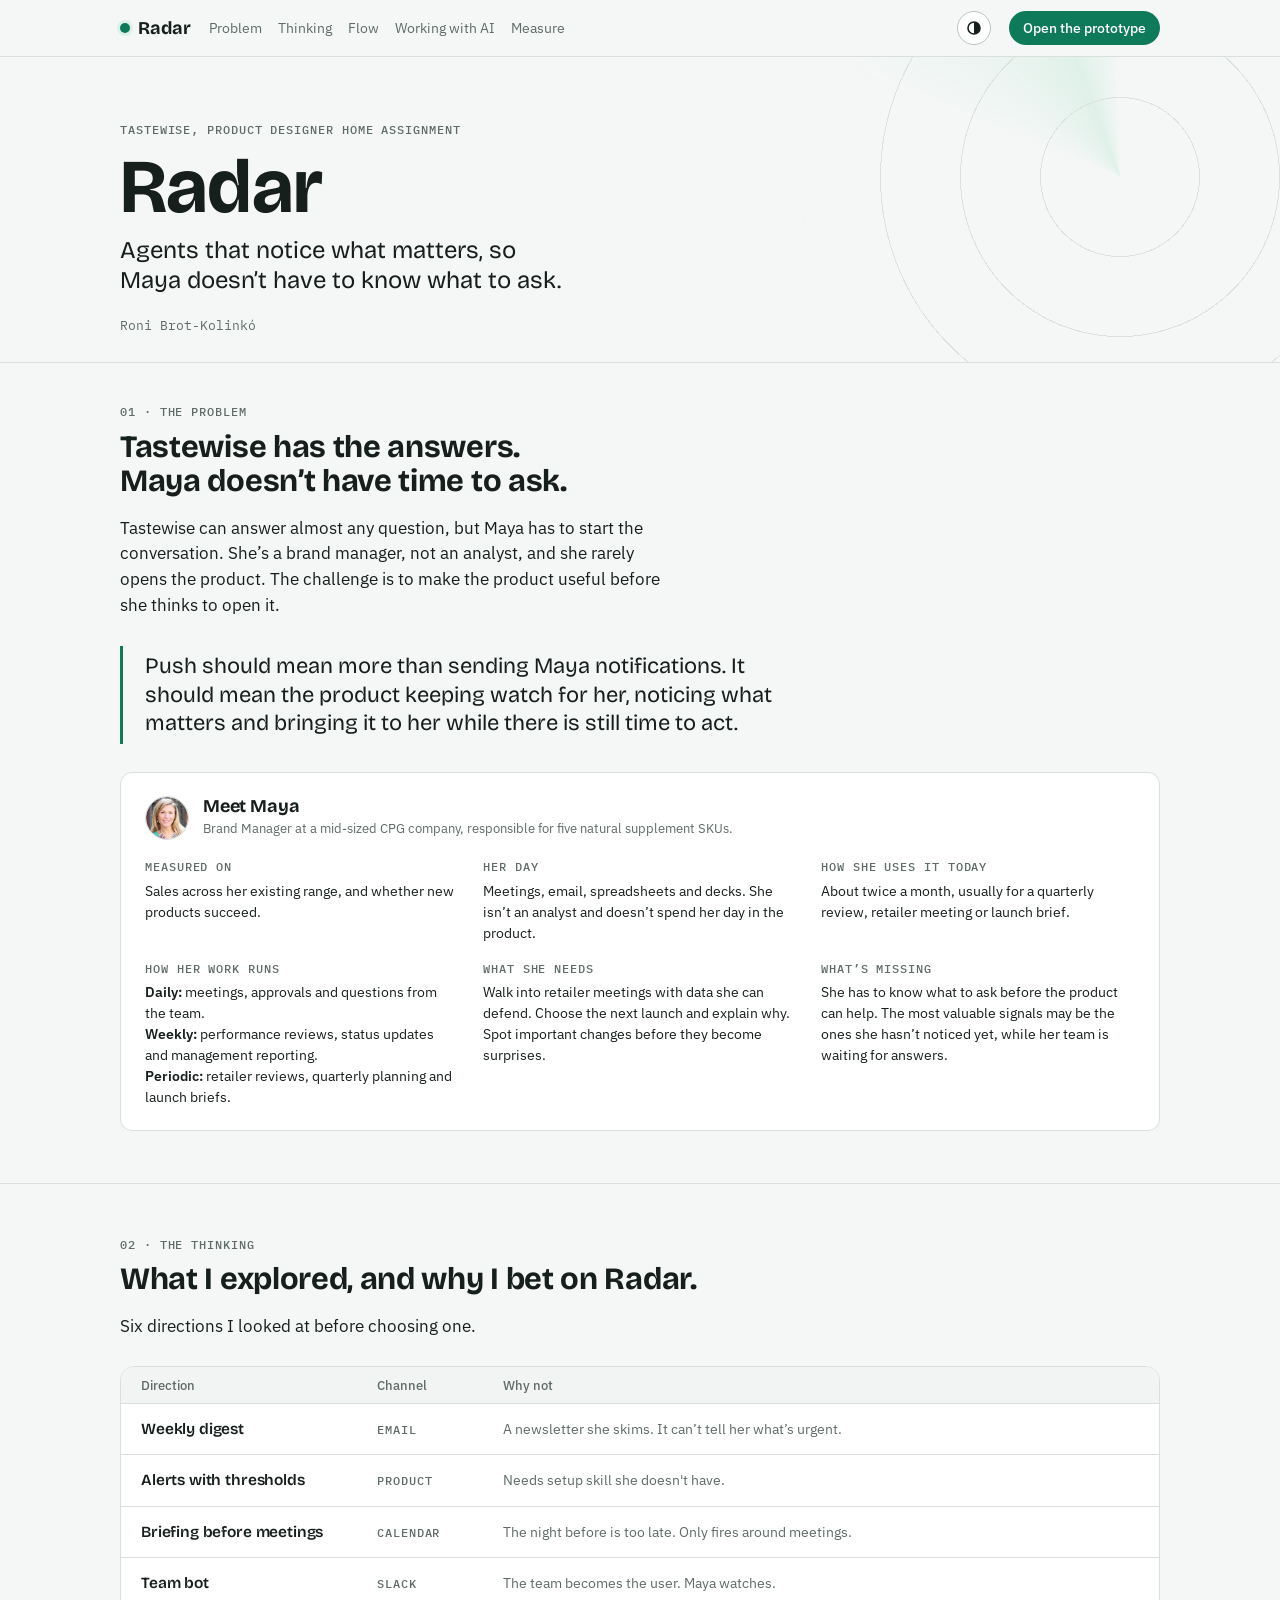
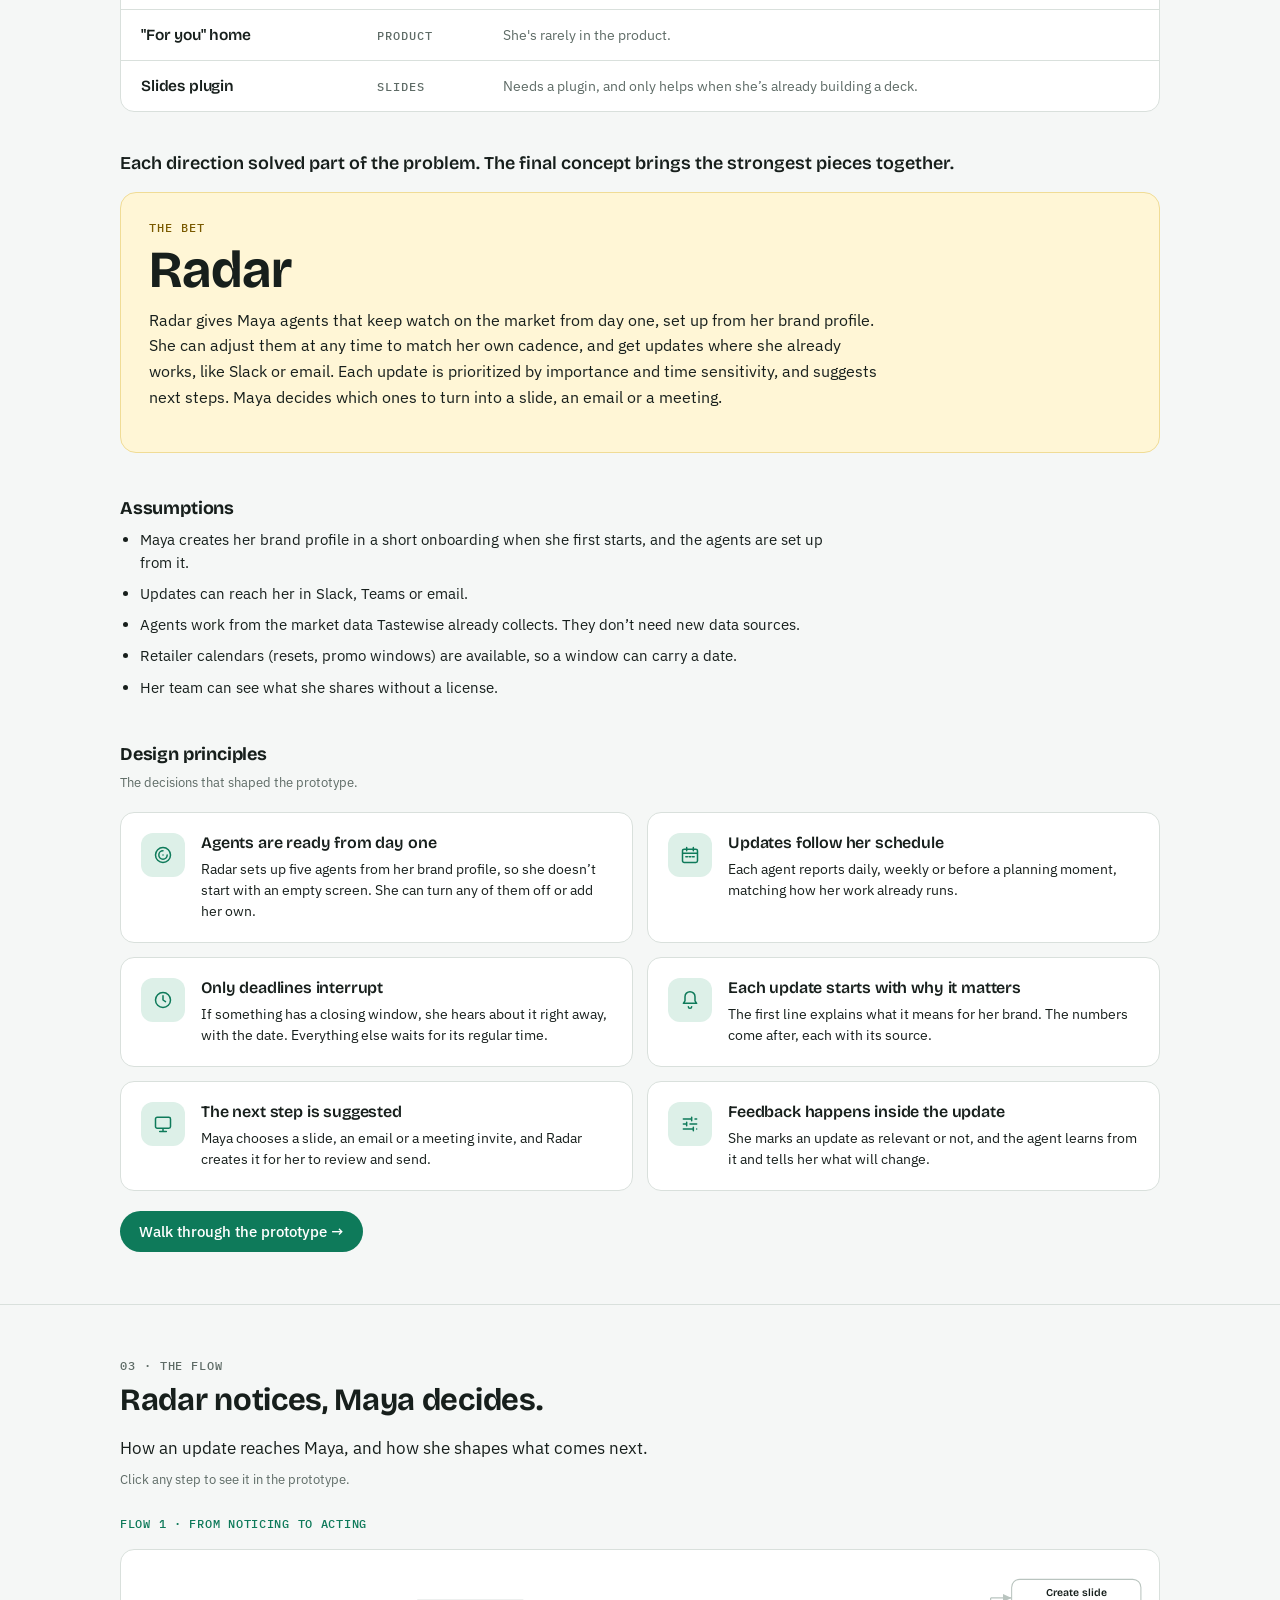
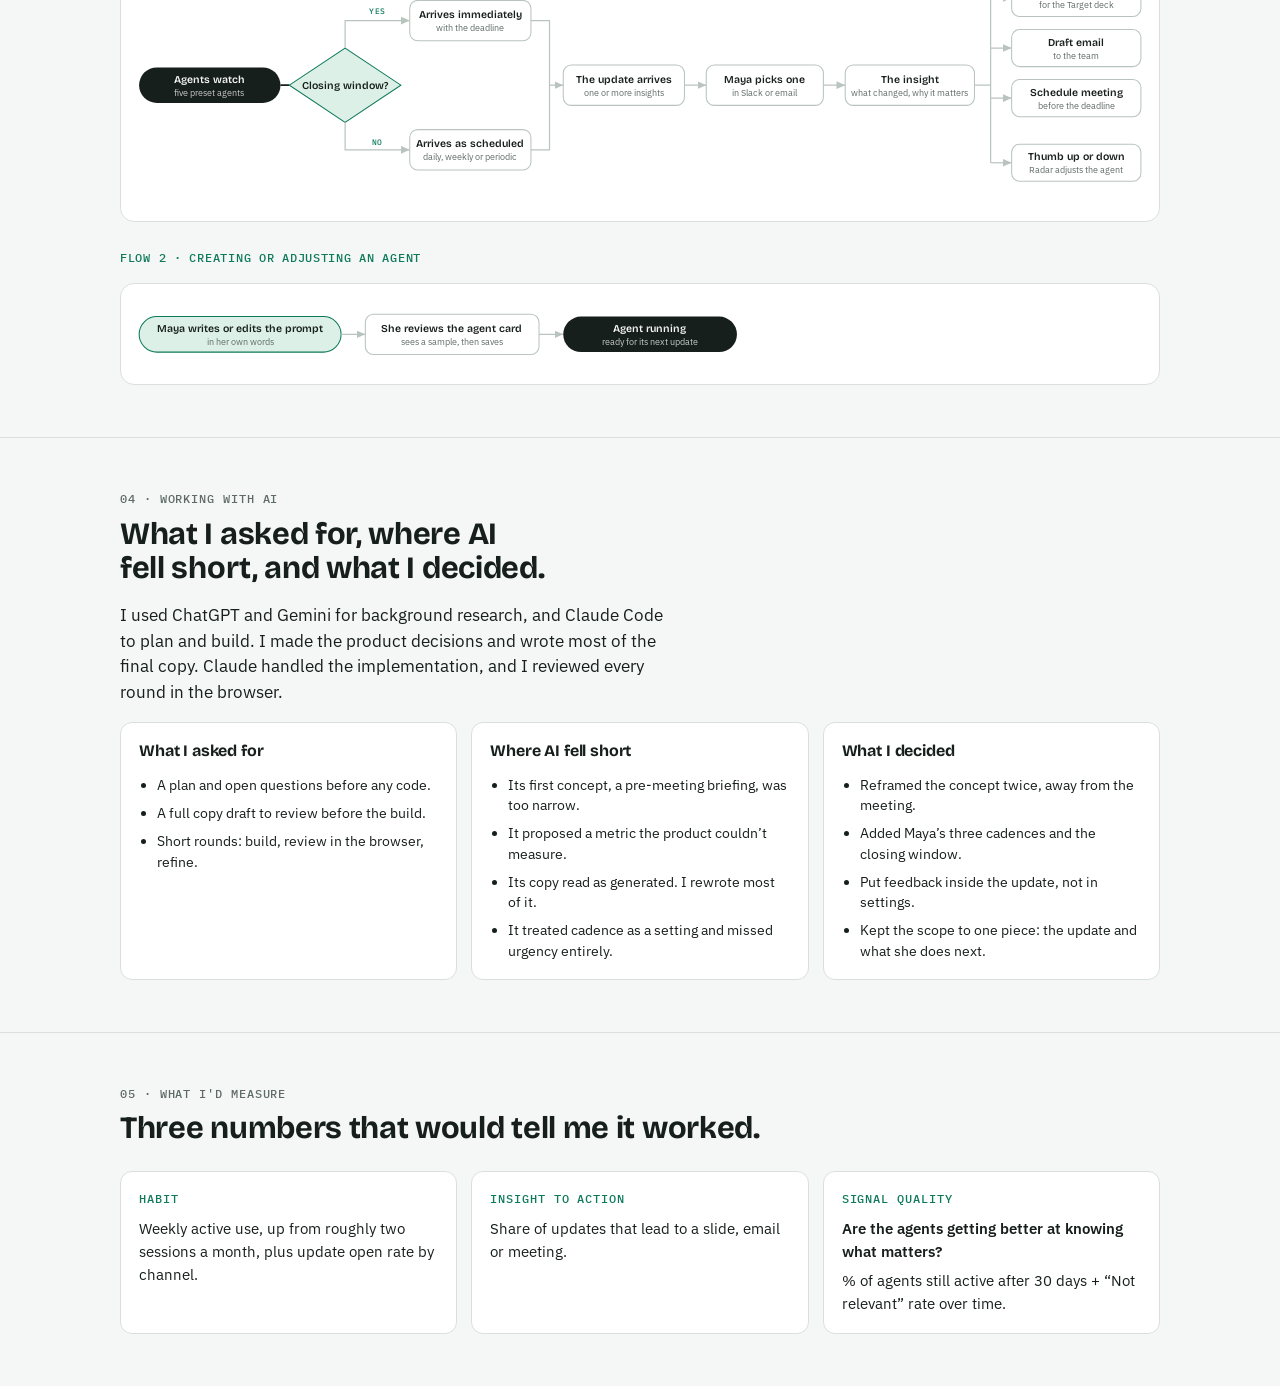
==== commit d4a3a94f: "Signal Quality card: question and metric Co-Authored-By: Claude Opus 5.5 <noreply@anthropic.com>" ====
--- a/index.html
+++ b/index.html
@@ -12,7 +12,7 @@
 <link rel="preconnect" href="https://fonts.googleapis.com">
 <link rel="preconnect" href="https://fonts.gstatic.com" crossorigin>
 <link rel="stylesheet" href="https://fonts.googleapis.com/css2?family=Bricolage+Grotesque:opsz,wght@12..96,400;12..96,600;12..96,700&family=IBM+Plex+Sans:wght@400;500;600&family=IBM+Plex+Mono:wght@400;500&display=swap">
-<link rel="stylesheet" href="styles.css?v=202610052201">
+<link rel="stylesheet" href="styles.css?v=202610061233">
 </head>
 <body class="page">
 
@@ -182,7 +182,7 @@
     <div class="metrics">
       <div class="metric"><div class="kicker">Habit</div>Weekly active use, up from roughly two sessions a month, plus update open rate by channel.</div>
       <div class="metric"><div class="kicker">Insight to action</div>Share of updates that lead to a slide, email or meeting.</div>
-      <div class="metric"><div class="kicker">Signal quality</div>Of the agents Radar sets up at onboarding, how many are still on after 30 days, and whether their Not relevant rate drops over time.</div>
+      <div class="metric"><div class="kicker">Signal Quality</div><b class="metric-q">Are the agents getting better at knowing what matters?</b>% of agents still active after 30 days + &ldquo;Not relevant&rdquo; rate over time.</div>
     </div>
   </div>
 </section>
--- a/styles.css
+++ b/styles.css
@@ -1242,12 +1242,26 @@
 .irow[data-go]:hover,.irow[data-go]:focus-visible{border-color:var(--accent);box-shadow:var(--shadow);transform:translateY(-1px)}
 .irow[data-go]:hover .irow-t b{color:var(--accent)}
 @media(max-width:700px){.irow{grid-template-columns:30px 1fr 16px}.irow .pill{grid-column:2;grid-row:2;justify-self:start}.irow>span:empty{display:none}}
-/* Insight: summary card under the title, with its actions */
-.sumcard{background:var(--surface-2);border-radius:12px;padding:14px 16px;margin-top:8px}
-.sum-k{font:500 11px var(--font-mono);text-transform:uppercase;letter-spacing:.06em;color:var(--muted)}
-.sumcard p{margin:6px 0 12px;font-size:14.5px;line-height:1.55;color:var(--ink);max-width:78ch}
-.sum-foot{display:flex;flex-wrap:wrap;align-items:center;gap:8px}
-.sum-foot .thumbs{margin:0 0 0 auto}
-.sum-foot .whyoff{flex-basis:100%}
+/* Insight: summary as body text, then the suggested moves */
+.sumtext{max-width:78ch;margin-top:6px}
+.sumtext p{margin:0 0 10px;font-size:15px;line-height:1.6;color:var(--ink)}
+.sumtext b{font-weight:600}
+.sum-fb{margin-top:2px}
+.c.moves-top{margin-bottom:16px}
 /* Design note: second part, after a divider */
 .notes h5{margin:12px 0 6px;padding-top:12px;border-top:1px solid var(--note-line);font:700 13.5px/1.5 var(--font-body);color:inherit}
+.urg.slim{padding:7px 12px;gap:8px;margin:10px 0 14px;border-radius:10px;font-size:13px;flex-wrap:nowrap}
+.urg.slim>.ic{width:15px;height:15px}
+.urg.slim>div{min-width:0}
+.urg.slim .urg-src{flex:none;margin-left:auto;font:11px var(--font-mono);color:var(--muted);white-space:nowrap}
+@media(max-width:640px){.urg.slim{flex-wrap:wrap}.urg.slim .urg-src{margin-left:23px}}
+/* Insight: feedback row that says what the thumbs do */
+.sum-fb{display:flex;flex-wrap:wrap;align-items:center;gap:8px 14px;margin-top:8px;padding:10px 14px;border:1px solid var(--line);border-radius:12px;background:var(--surface-2)}
+.fb-l{display:flex;align-items:center;gap:10px;min-width:0}
+.fb-l>.ic{width:18px;height:18px;color:var(--accent);flex:none}
+.fb-l b{display:block;font:600 14px/1.3 var(--font-display)}
+.fb-l span{display:block;font-size:12.5px;color:var(--muted);margin-top:1px}
+.sum-fb .thumbs{margin:0 0 0 auto}
+.sum-fb .whyoff{flex-basis:100%}
+.ph .ph-r{display:flex;align-items:center;gap:8px}
+.metric .metric-q{display:block;font-weight:600;margin-bottom:6px}
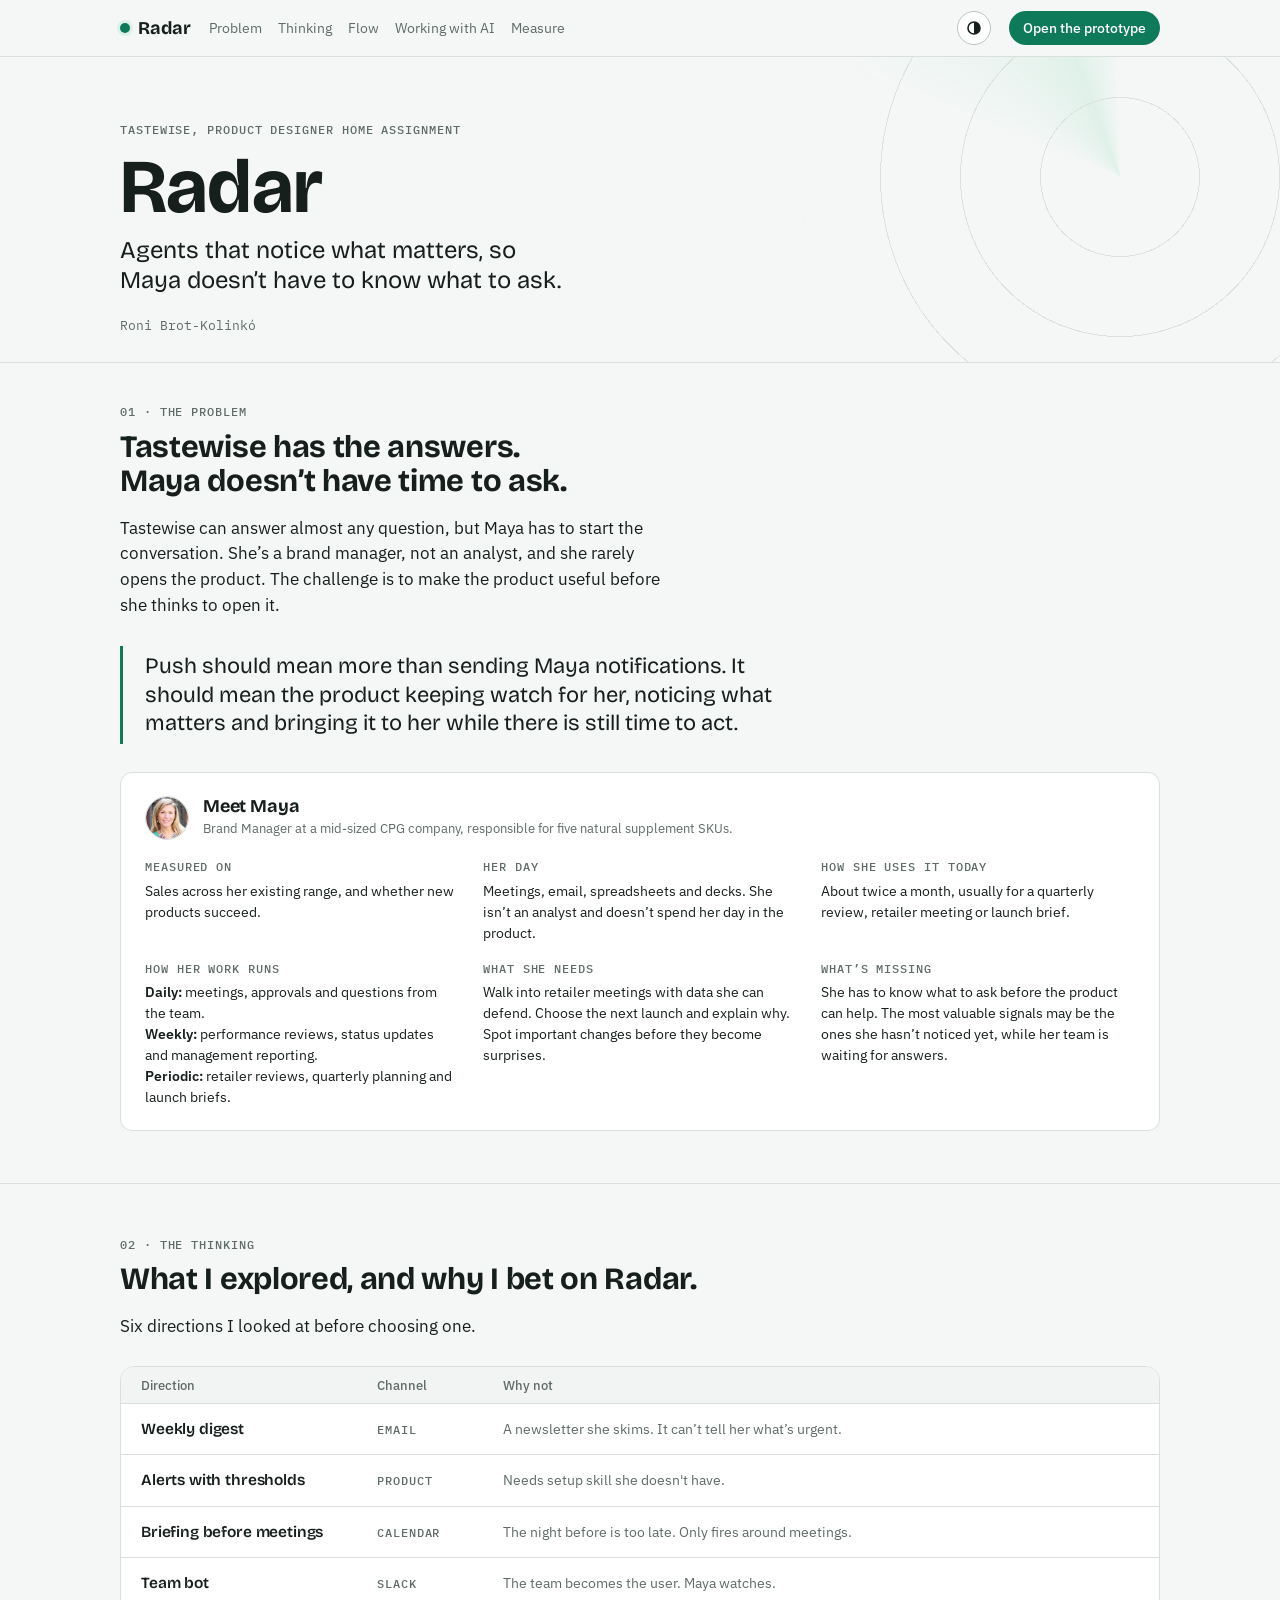
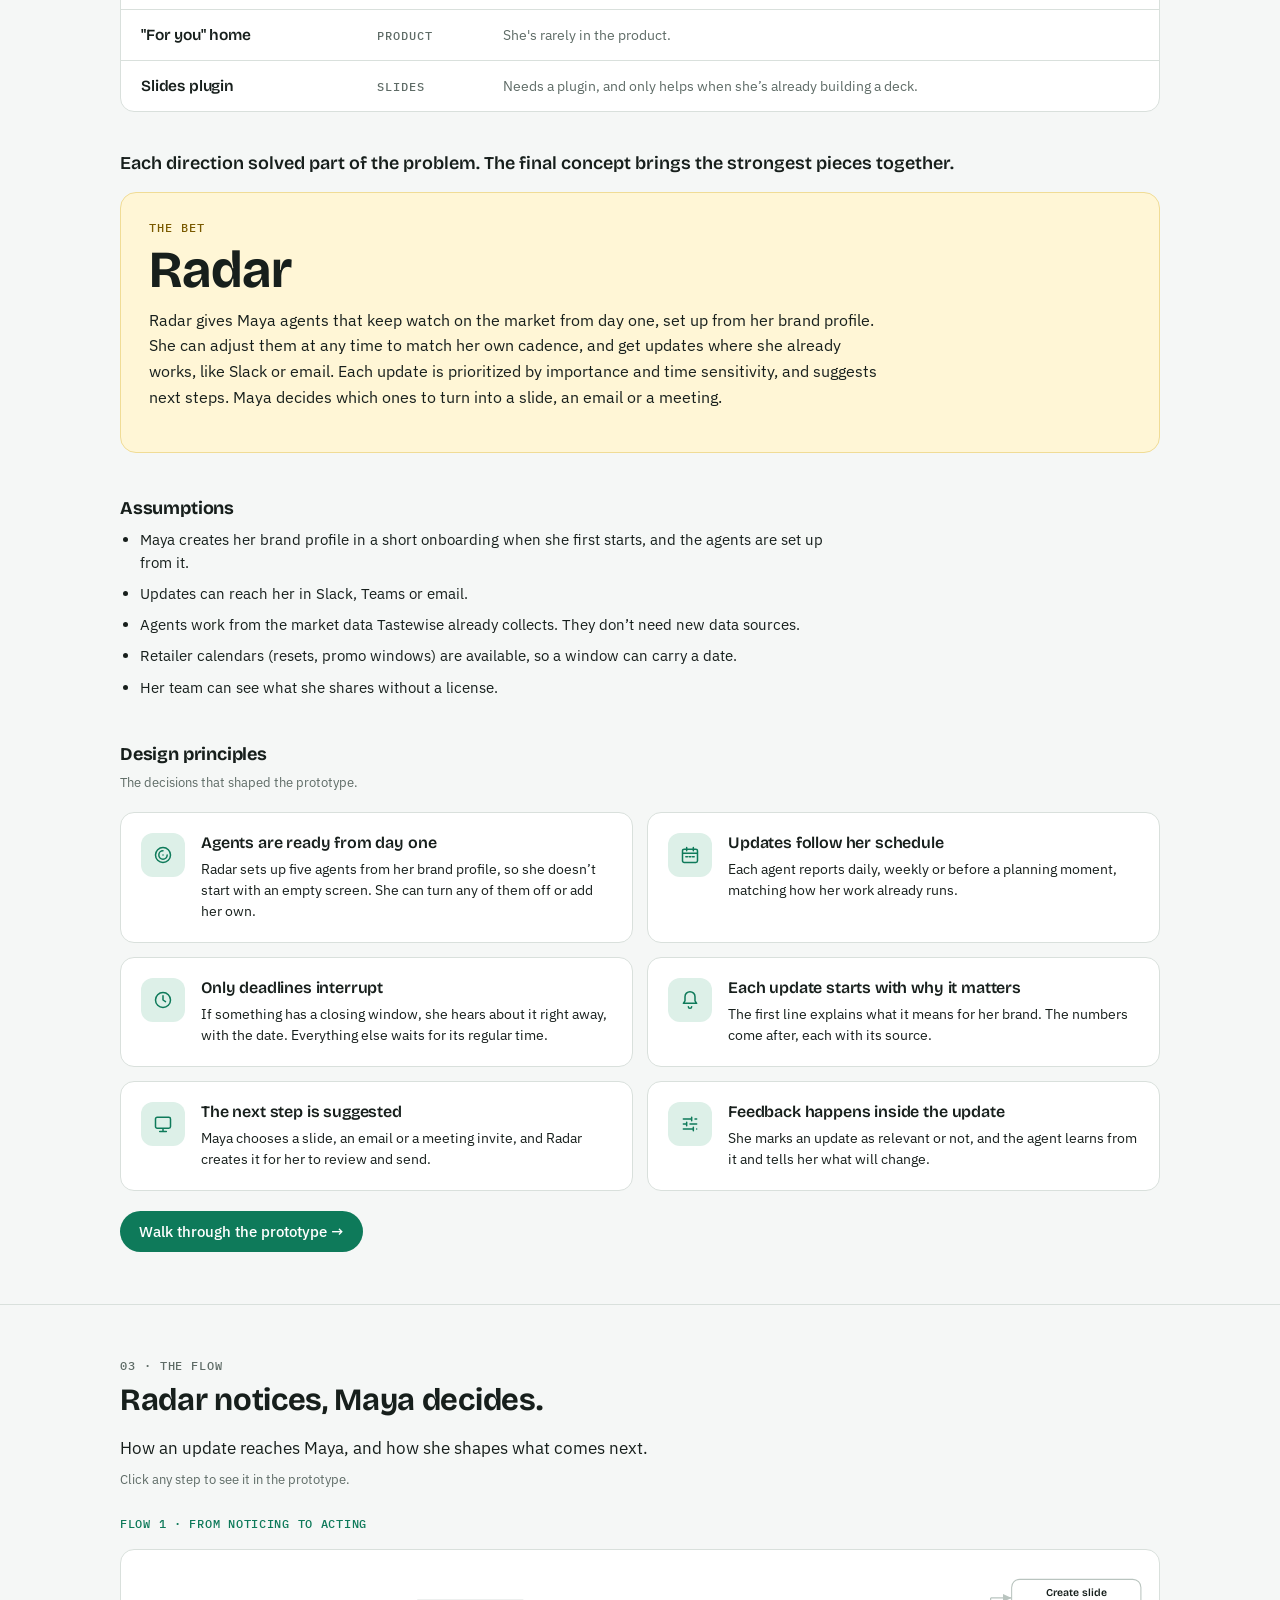
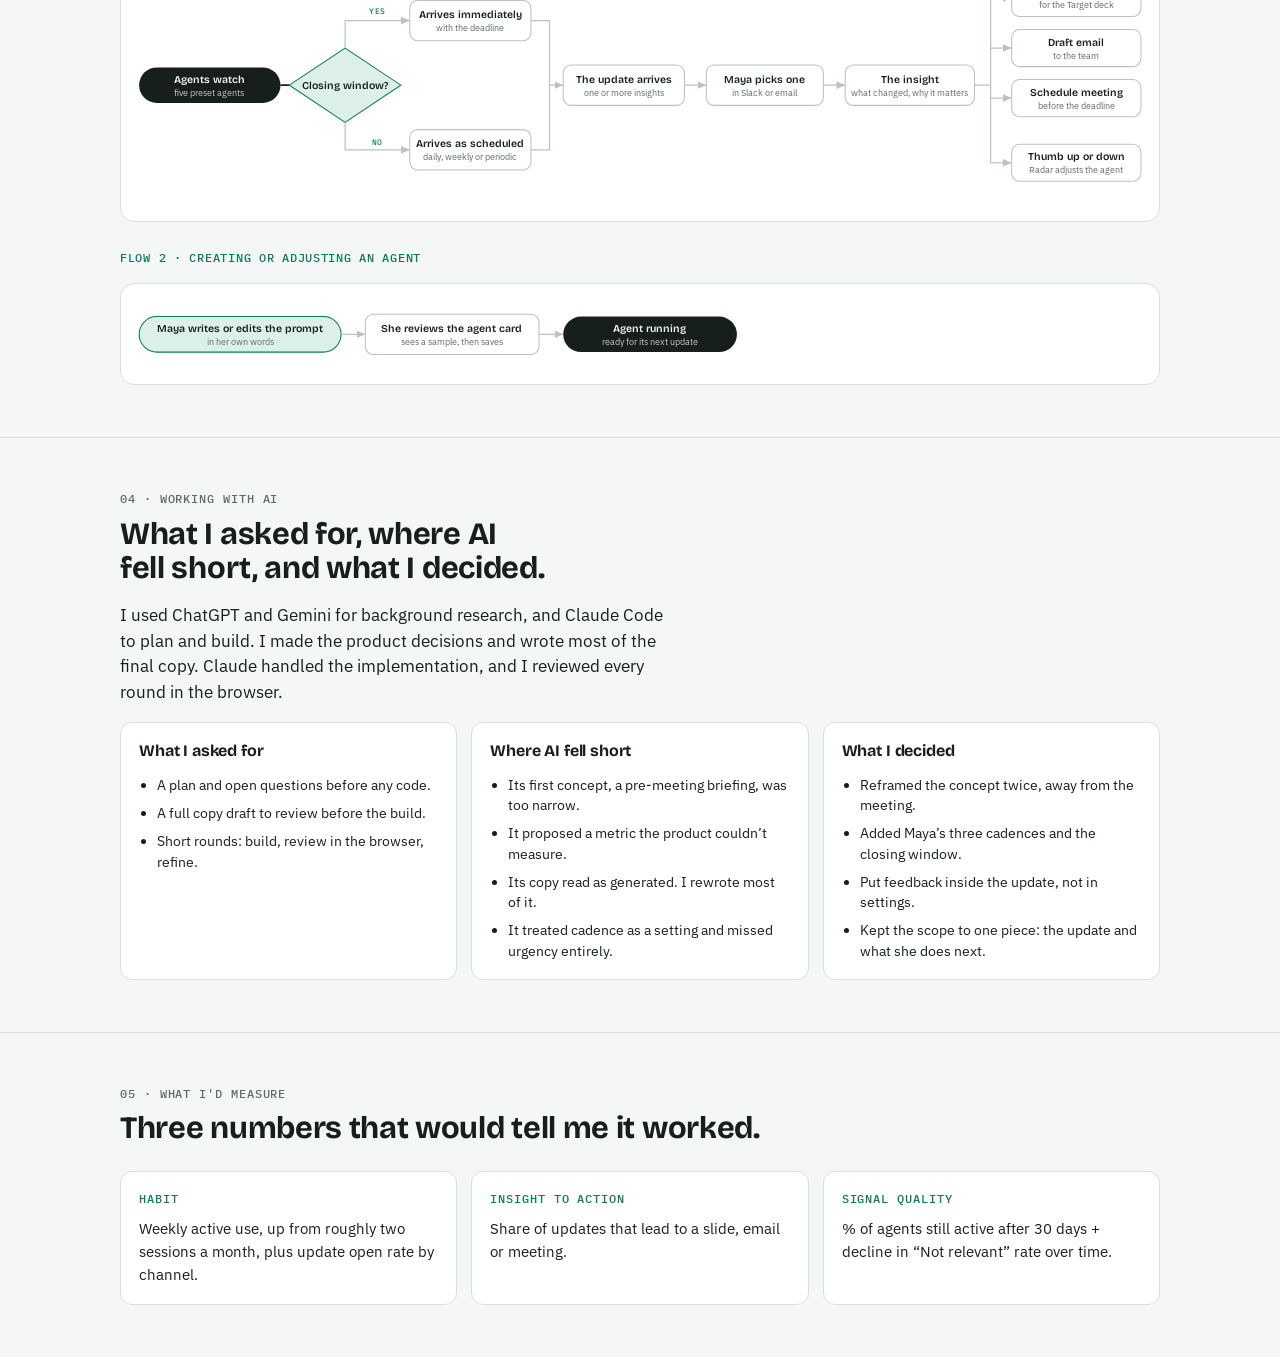
==== commit d41cd2dc: "Signal Quality card: metric only, same structure as the others Co-Authored-By: Claude Opus 5.5 <nore" ====
--- a/index.html
+++ b/index.html
@@ -12,7 +12,7 @@
 <link rel="preconnect" href="https://fonts.googleapis.com">
 <link rel="preconnect" href="https://fonts.gstatic.com" crossorigin>
 <link rel="stylesheet" href="https://fonts.googleapis.com/css2?family=Bricolage+Grotesque:opsz,wght@12..96,400;12..96,600;12..96,700&family=IBM+Plex+Sans:wght@400;500;600&family=IBM+Plex+Mono:wght@400;500&display=swap">
-<link rel="stylesheet" href="styles.css?v=202610061233">
+<link rel="stylesheet" href="styles.css?v=202610061235">
 </head>
 <body class="page">
 
@@ -182,7 +182,7 @@
     <div class="metrics">
       <div class="metric"><div class="kicker">Habit</div>Weekly active use, up from roughly two sessions a month, plus update open rate by channel.</div>
       <div class="metric"><div class="kicker">Insight to action</div>Share of updates that lead to a slide, email or meeting.</div>
-      <div class="metric"><div class="kicker">Signal Quality</div><b class="metric-q">Are the agents getting better at knowing what matters?</b>% of agents still active after 30 days + &ldquo;Not relevant&rdquo; rate over time.</div>
+      <div class="metric"><div class="kicker">Signal Quality</div>% of agents still active after 30 days + decline in &ldquo;Not relevant&rdquo; rate over time.</div>
     </div>
   </div>
 </section>
--- a/styles.css
+++ b/styles.css
@@ -1264,4 +1264,3 @@
 .sum-fb .thumbs{margin:0 0 0 auto}
 .sum-fb .whyoff{flex-basis:100%}
 .ph .ph-r{display:flex;align-items:center;gap:8px}
-.metric .metric-q{display:block;font-weight:600;margin-bottom:6px}
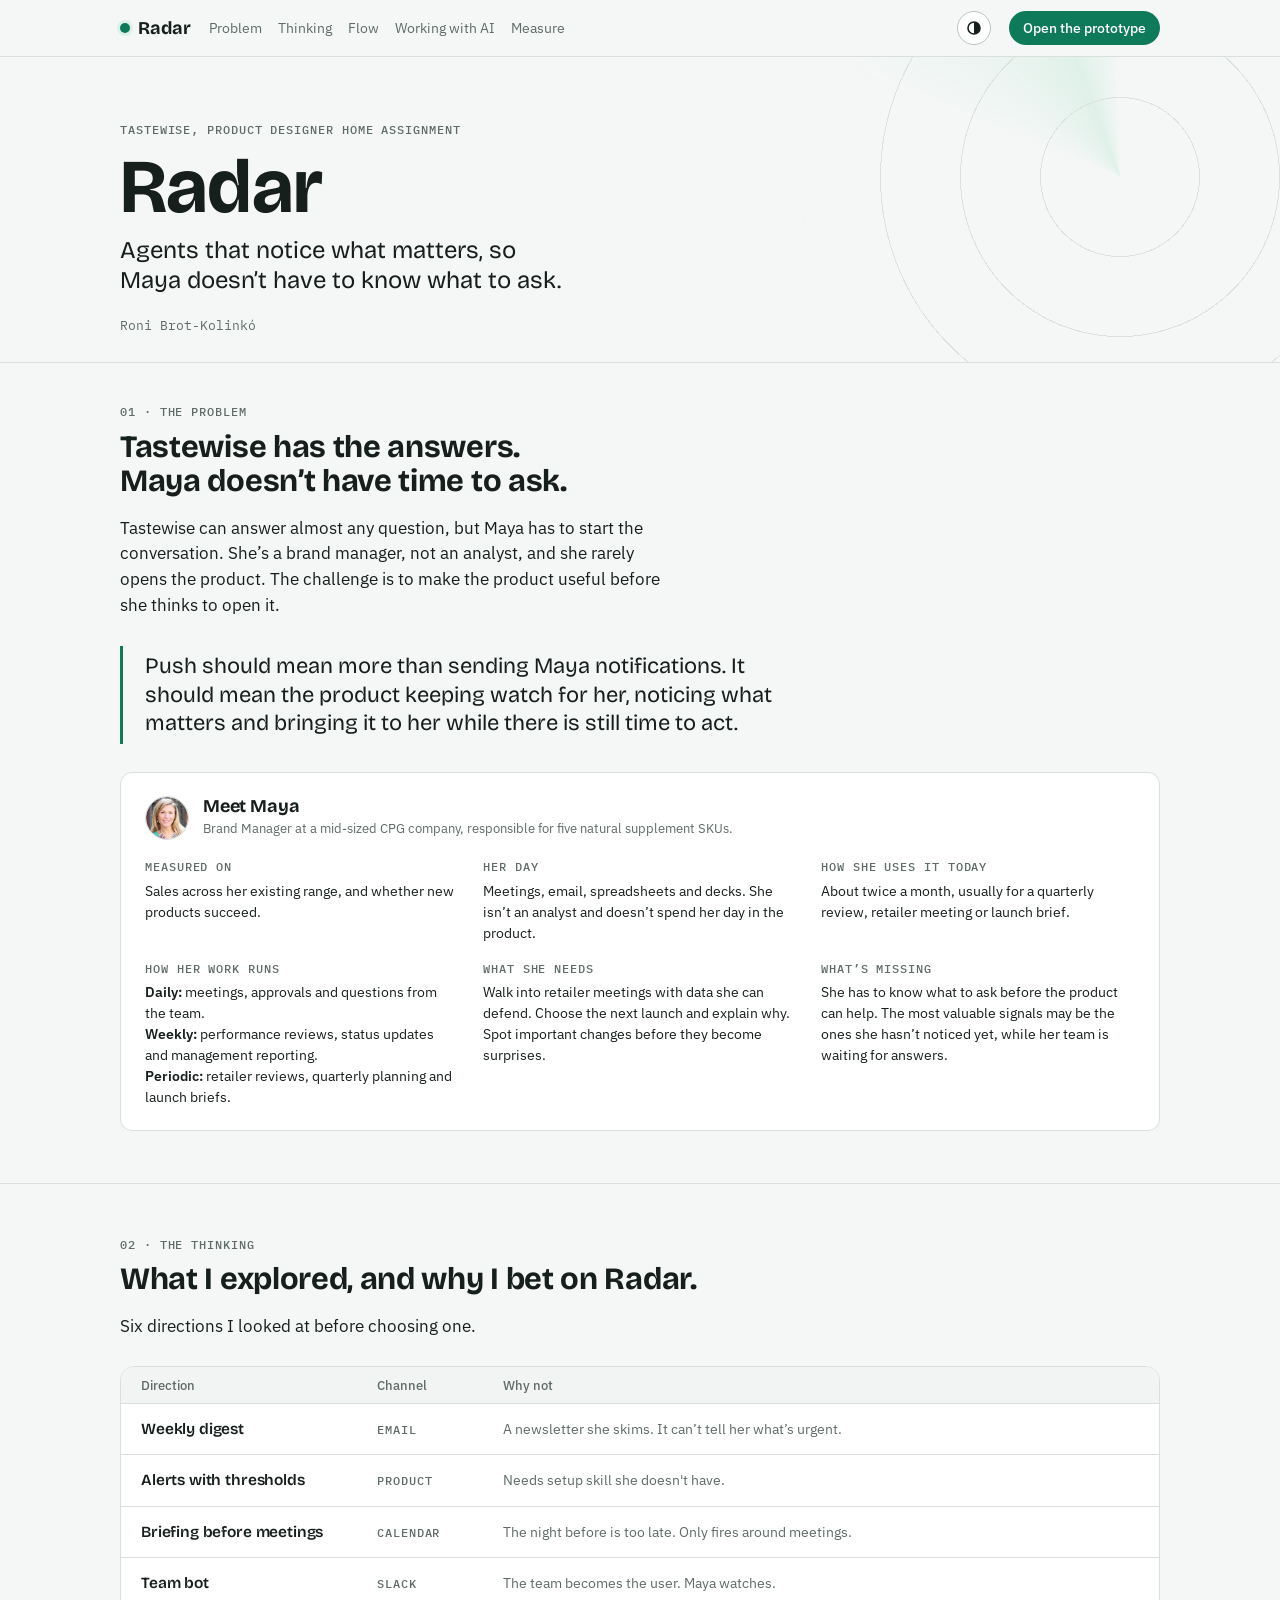
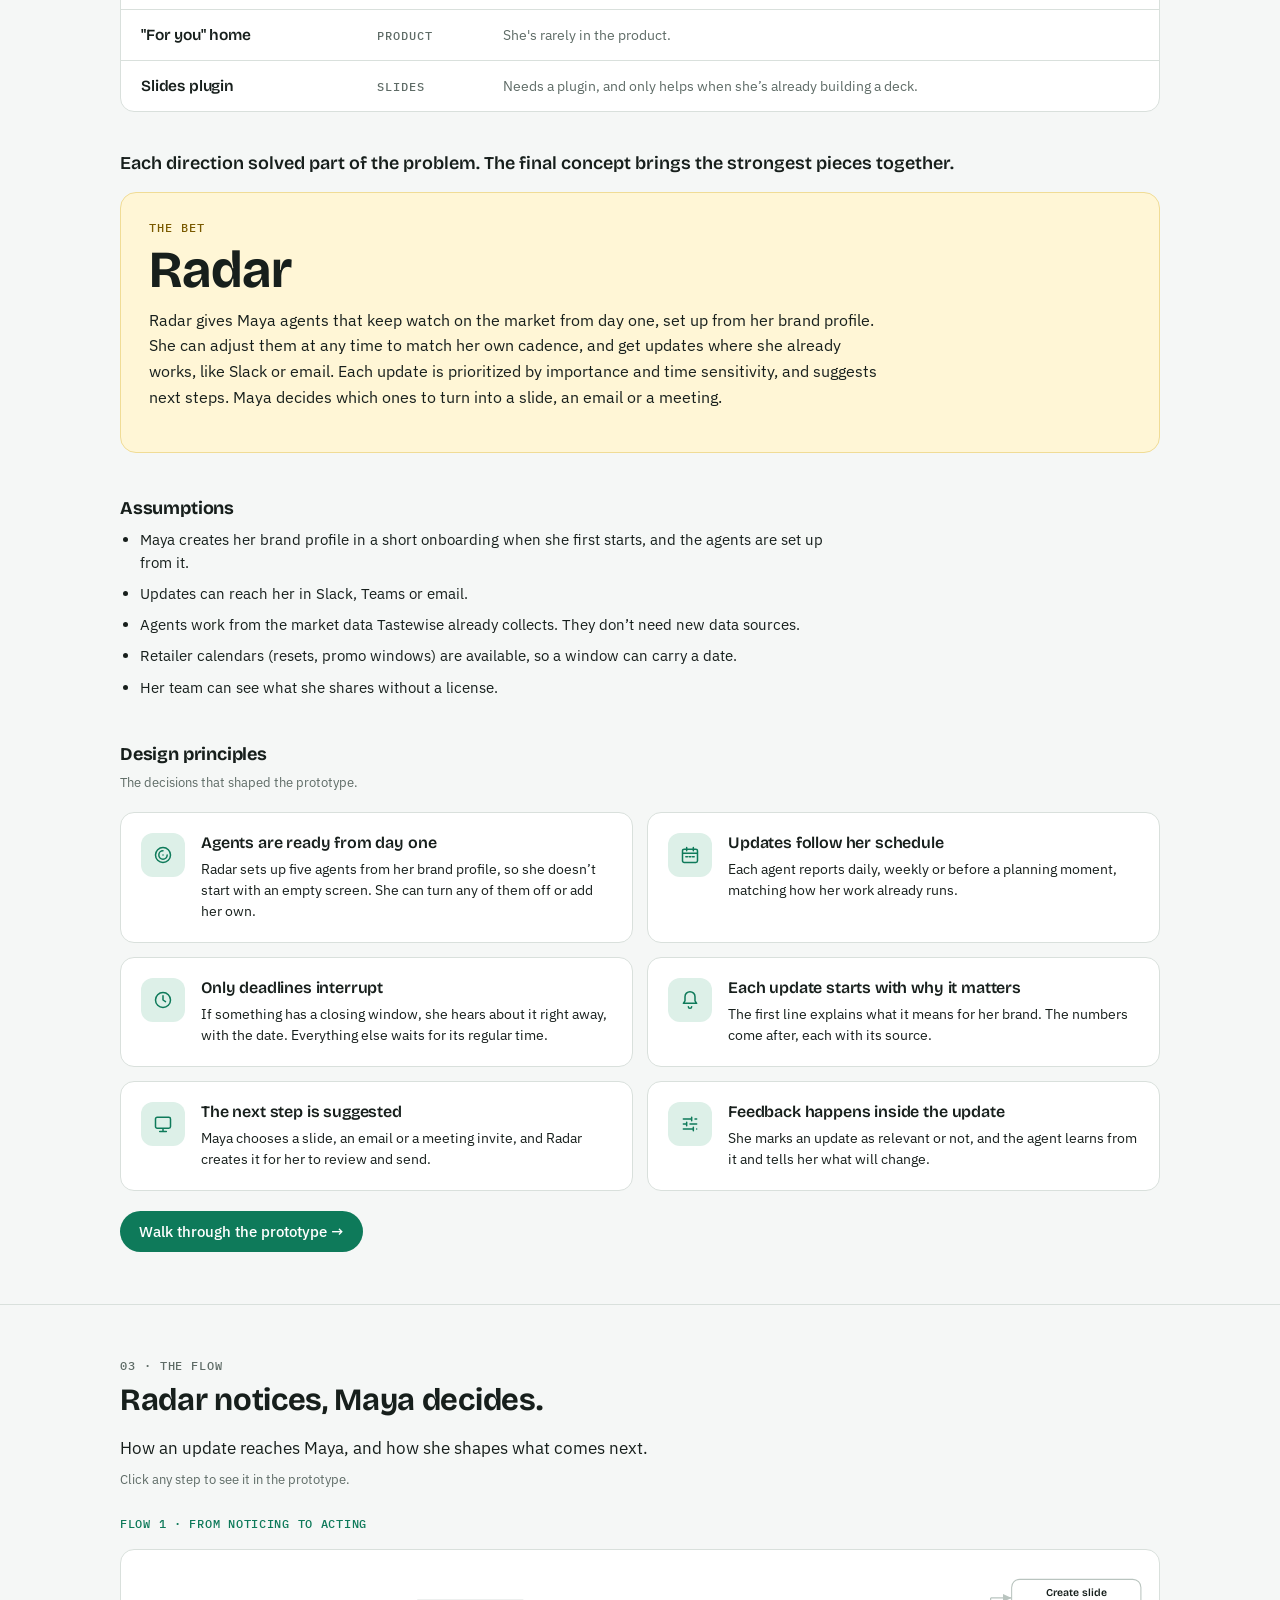
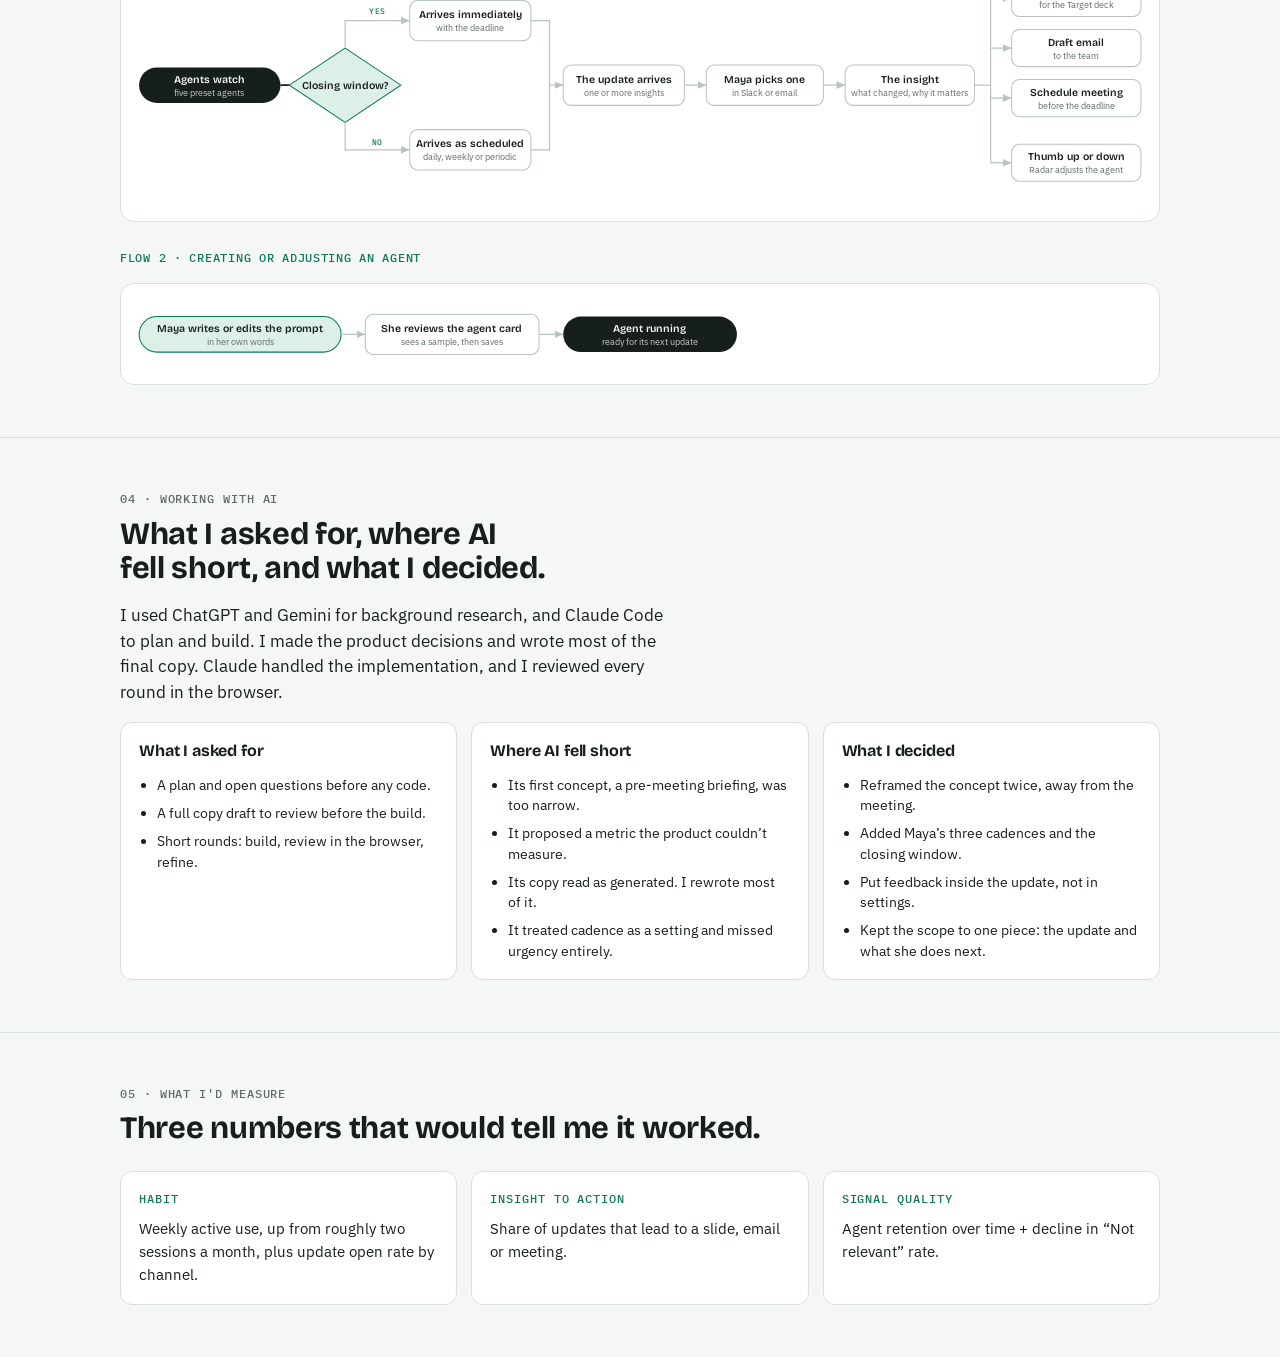
==== commit 41c5b5f2: "Signal Quality card: agent retention over time Co-Authored-By: Claude Opus 5.5 <noreply@anthropic.co" ====
--- a/index.html
+++ b/index.html
@@ -12,7 +12,7 @@
 <link rel="preconnect" href="https://fonts.googleapis.com">
 <link rel="preconnect" href="https://fonts.gstatic.com" crossorigin>
 <link rel="stylesheet" href="https://fonts.googleapis.com/css2?family=Bricolage+Grotesque:opsz,wght@12..96,400;12..96,600;12..96,700&family=IBM+Plex+Sans:wght@400;500;600&family=IBM+Plex+Mono:wght@400;500&display=swap">
-<link rel="stylesheet" href="styles.css?v=202610061235">
+<link rel="stylesheet" href="styles.css?v=202610061237">
 </head>
 <body class="page">
 
@@ -182,7 +182,7 @@
     <div class="metrics">
       <div class="metric"><div class="kicker">Habit</div>Weekly active use, up from roughly two sessions a month, plus update open rate by channel.</div>
       <div class="metric"><div class="kicker">Insight to action</div>Share of updates that lead to a slide, email or meeting.</div>
-      <div class="metric"><div class="kicker">Signal Quality</div>% of agents still active after 30 days + decline in &ldquo;Not relevant&rdquo; rate over time.</div>
+      <div class="metric"><div class="kicker">Signal Quality</div>Agent retention over time + decline in &ldquo;Not relevant&rdquo; rate.</div>
     </div>
   </div>
 </section>
